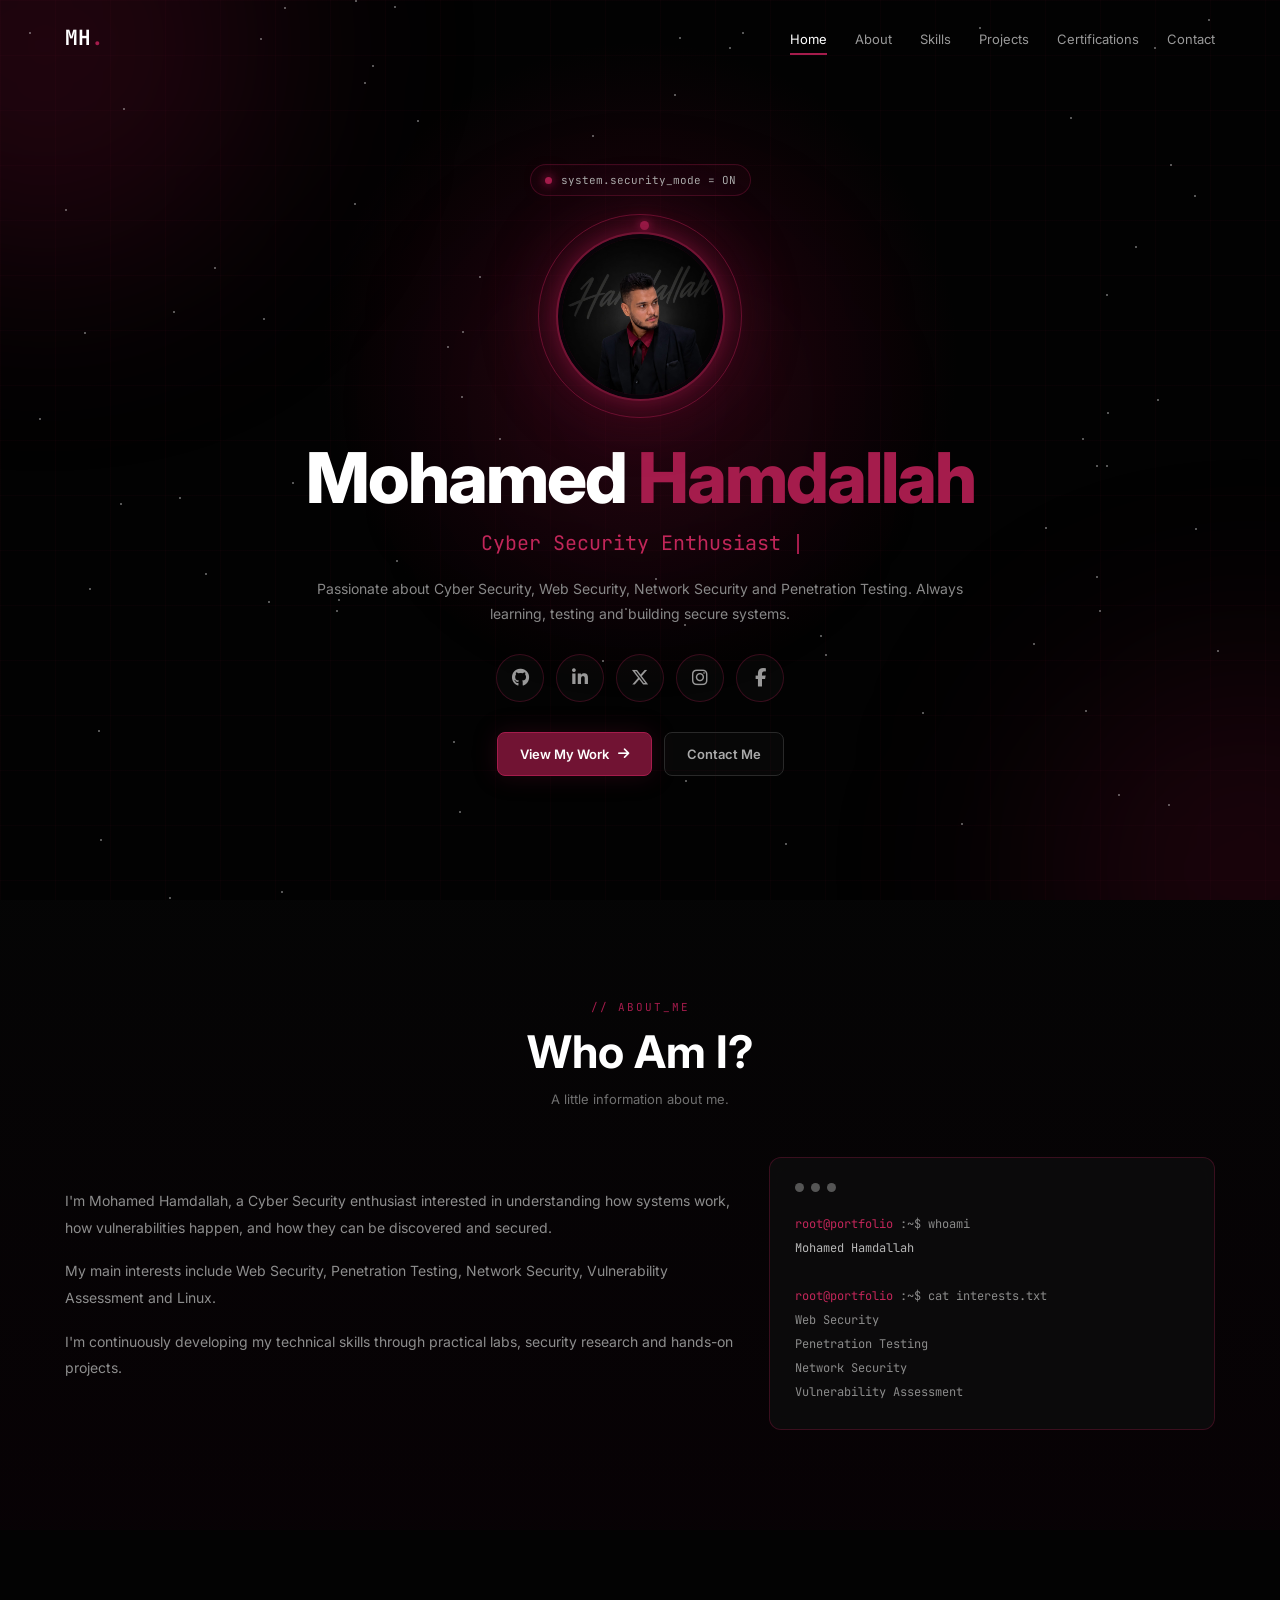
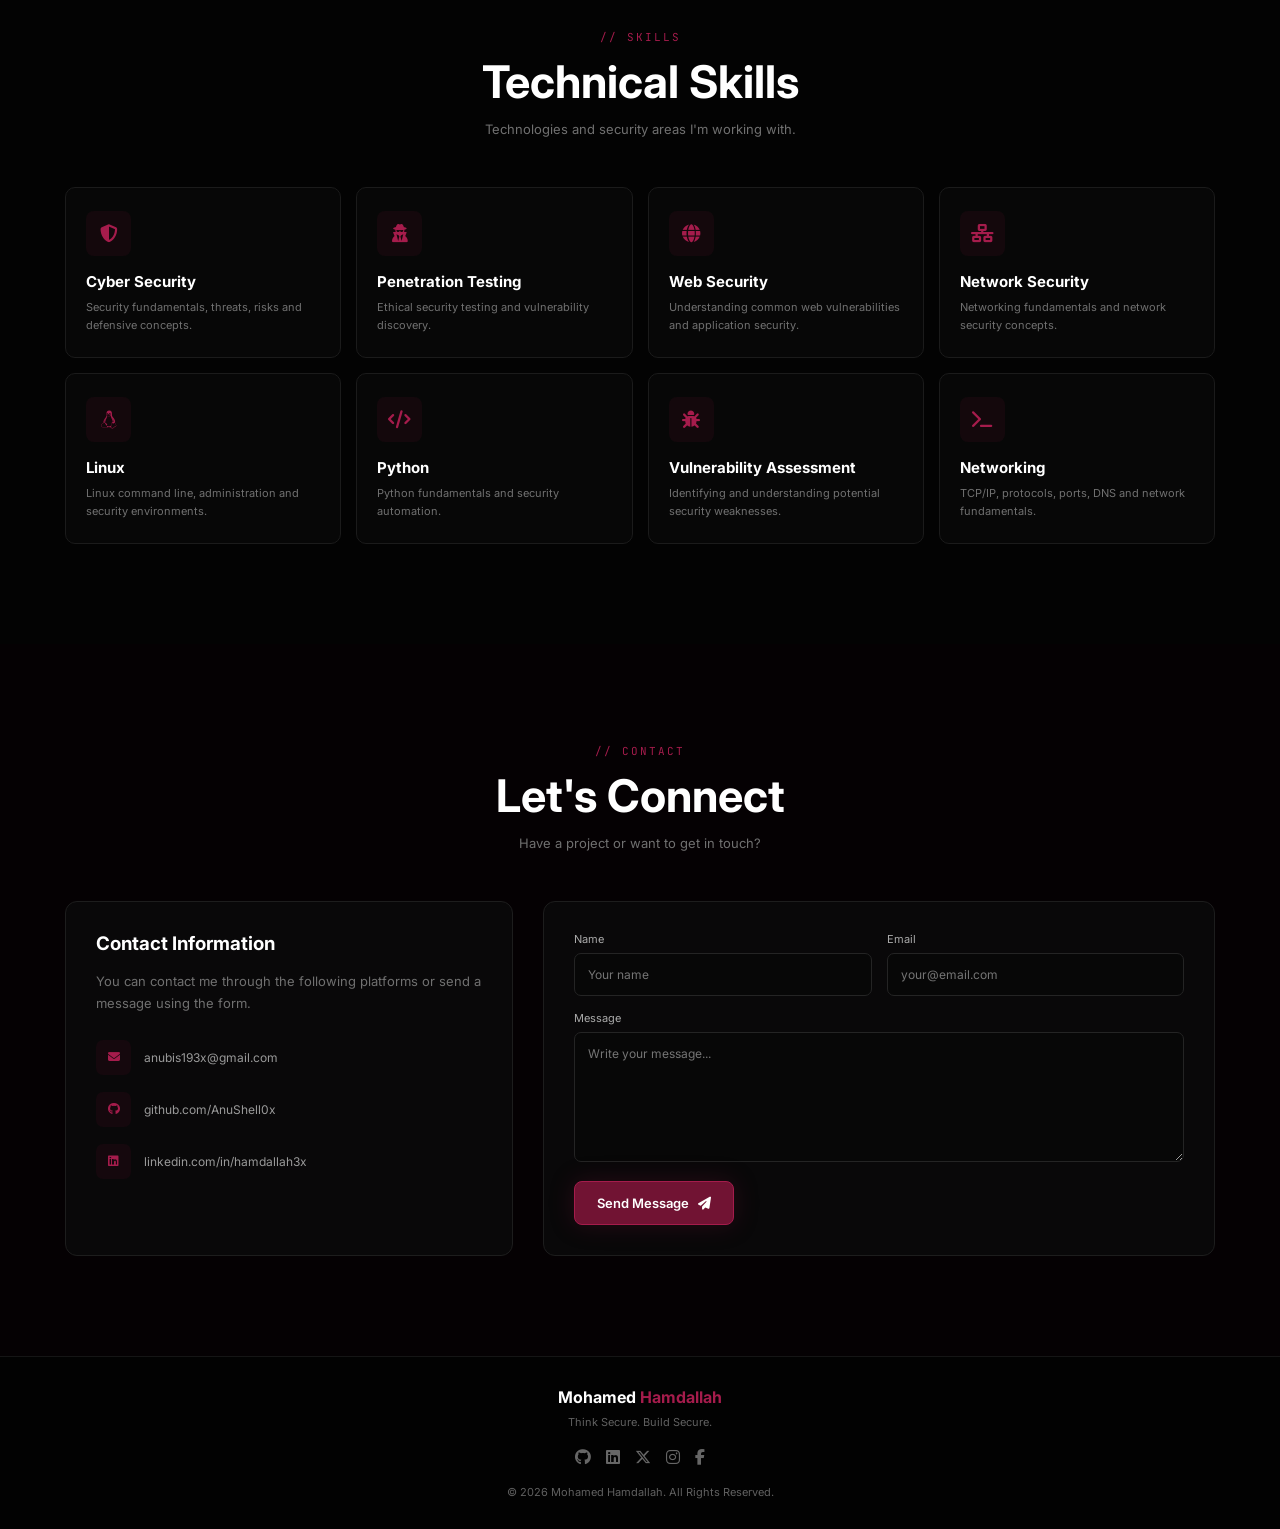
==== index.html @ bc15d890 "Rename Portfolio.html to index.html" ====
<!DOCTYPE html>
<html lang="en">

<head>

    <meta charset="UTF-8">

    <meta name="viewport" content="width=device-width, initial-scale=1.0">

    <meta
        name="description"
        content="Mohamed Hamdallah - Cyber Security Portfolio"
    >

    <title>Mohamed Hamdallah | Cyber Security</title>


    <!-- =========================
         GOOGLE FONTS
    ========================== -->

    <link rel="preconnect" href="https://fonts.googleapis.com">

    <link
        rel="preconnect"
        href="https://fonts.gstatic.com"
        crossorigin
    >

    <link
        href="https://fonts.googleapis.com/css2?family=Inter:wght@400;500;600;700;800&family=JetBrains+Mono:wght@400;500;600&display=swap"
        rel="stylesheet"
    >


    <!-- =========================
         FONT AWESOME
    ========================== -->

    <link
        rel="stylesheet"
        href="https://cdnjs.cloudflare.com/ajax/libs/font-awesome/6.5.2/css/all.min.css"
    >


    <!-- =========================
         CSS
    ========================== -->

    <style>

        /* =====================================================
           VARIABLES
        ===================================================== */

        :root {

            --black: #030303;
            --black-2: #080808;
            --black-3: #101010;

            --burgundy-dark: #3d071b;
            --burgundy: #711333;
            --burgundy-light: #a51c4c;
            --burgundy-bright: #c12659;

            --white: #ffffff;
            --text: #dddddd;
            --muted: #8b8b8b;

            --border: rgba(165, 28, 76, 0.30);

            --container: 1150px;

        }


        /* =====================================================
           RESET
        ===================================================== */

        * {

            margin: 0;
            padding: 0;

            box-sizing: border-box;

        }


        html {

            scroll-behavior: smooth;

        }


        body {

            font-family: "Inter", sans-serif;

            background: var(--black);

            color: var(--white);

            overflow-x: hidden;

        }


        body::-webkit-scrollbar {

            width: 8px;

        }


        body::-webkit-scrollbar-track {

            background: #050505;

        }


        body::-webkit-scrollbar-thumb {

            background: var(--burgundy);

            border-radius: 10px;

        }


        a {

            color: inherit;

            text-decoration: none;

        }


        button,
        input,
        textarea {

            font-family: inherit;

        }


        ::selection {

            background: var(--burgundy-light);

            color: white;

        }


        /* =====================================================
           BACKGROUND
        ===================================================== */

        .background {

            position: fixed;

            inset: 0;

            z-index: -100;

            overflow: hidden;

            background:

                radial-gradient(
                    circle at 50% 40%,
                    rgba(91, 8, 36, 0.38),
                    transparent 38%
                ),

                #020202;

        }


        .grid {

            position: absolute;

            inset: 0;

            background-image:

                linear-gradient(
                    rgba(165, 28, 76, 0.055) 1px,
                    transparent 1px
                ),

                linear-gradient(
                    90deg,
                    rgba(165, 28, 76, 0.055) 1px,
                    transparent 1px
                );

            background-size: 55px 55px;

            opacity: 0.7;

            animation: gridMove 20s linear infinite;

        }


        @keyframes gridMove {

            from {

                background-position: 0 0;

            }

            to {

                background-position: 55px 55px;

            }

        }


        .glow {

            position: absolute;

            border-radius: 50%;

            filter: blur(100px);

            pointer-events: none;

        }


        .glow-one {

            width: 450px;

            height: 450px;

            left: -180px;

            top: -180px;

            background: rgba(126, 13, 52, 0.25);

            animation: glowOne 12s ease-in-out infinite alternate;

        }


        .glow-two {

            width: 420px;

            height: 420px;

            right: -180px;

            bottom: -180px;

            background: rgba(100, 9, 40, 0.25);

            animation: glowTwo 14s ease-in-out infinite alternate;

        }


        .glow-three {

            width: 250px;

            height: 250px;

            left: 50%;

            top: 45%;

            transform: translate(-50%, -50%);

            background: rgba(165, 28, 76, 0.10);

        }


        @keyframes glowOne {

            from {

                transform: translate(0, 0);

            }

            to {

                transform: translate(140px, 100px);

            }

        }


        @keyframes glowTwo {

            from {

                transform: translate(0, 0);

            }

            to {

                transform: translate(-130px, -100px);

            }

        }


        #particles {

            position: absolute;

            inset: 0;

        }


        .particle {

            position: absolute;

            width: 2px;

            height: 2px;

            background: rgba(255, 255, 255, 0.45);

            border-radius: 50%;

            animation: particleAnimation linear infinite;

        }


        @keyframes particleAnimation {

            0% {

                transform: translateY(0);

                opacity: 0;

            }

            20% {

                opacity: 0.7;

            }

            80% {

                opacity: 0.7;

            }

            100% {

                transform: translateY(-120px);

                opacity: 0;

            }

        }


        /* =====================================================
           NAVBAR
        ===================================================== */

        .navbar {

            position: fixed;

            top: 0;

            left: 0;

            width: 100%;

            height: 75px;

            z-index: 1000;

            display: flex;

            align-items: center;

            justify-content: center;

            transition: 0.3s ease;

        }


        .navbar.scrolled {

            background: rgba(3, 3, 3, 0.90);

            backdrop-filter: blur(15px);

            border-bottom: 1px solid var(--border);

        }


        .nav-container {

            width: min(92%, var(--container));

            display: flex;

            justify-content: space-between;

            align-items: center;

        }


        .logo {

            font-family: "JetBrains Mono", monospace;

            font-size: 21px;

            font-weight: 700;

            color: white;

        }


        .logo span {

            color: var(--burgundy-light);

        }


        .nav-links {

            list-style: none;

            display: flex;

            align-items: center;

            gap: 28px;

        }


        .nav-links a {

            position: relative;

            color: #999;

            font-size: 13px;

            transition: 0.3s ease;

        }


        .nav-links a:hover,
        .nav-links a.active {

            color: white;

        }


        .nav-links a::after {

            content: "";

            position: absolute;

            left: 0;

            bottom: -8px;

            width: 0;

            height: 2px;

            background: var(--burgundy-light);

            transition: 0.3s ease;

        }


        .nav-links a:hover::after,
        .nav-links a.active::after {

            width: 100%;

        }


        .menu-button {

            display: none;

            border: none;

            background: transparent;

            color: white;

            font-size: 22px;

            cursor: pointer;

        }


        /* =====================================================
           HERO
        ===================================================== */

        .hero {

            min-height: 100vh;

            display: flex;

            align-items: center;

            justify-content: center;

            text-align: center;

            padding: 110px 20px 70px;

        }


        .hero-content {

            width: 100%;

            max-width: 850px;

        }


        .terminal-label {

            display: inline-flex;

            align-items: center;

            gap: 9px;

            padding: 8px 14px;

            margin-bottom: 25px;

            border: 1px solid var(--border);

            border-radius: 30px;

            background: rgba(125, 18, 55, 0.07);

            color: #aaa;

            font-family: "JetBrains Mono", monospace;

            font-size: 11px;

        }


        .terminal-dot {

            width: 7px;

            height: 7px;

            border-radius: 50%;

            background: var(--burgundy-light);

            box-shadow:

                0 0 10px var(--burgundy-light),

                0 0 20px var(--burgundy-light);

        }


        /* =====================================================
           PROFILE
        ===================================================== */

        .profile-wrapper {

            position: relative;

            width: 190px;

            height: 190px;

            margin: 0 auto 30px;

            display: flex;

            align-items: center;

            justify-content: center;

        }


        .profile-glow {

            position: absolute;

            width: 175px;

            height: 175px;

            border-radius: 50%;

            background: var(--burgundy);

            filter: blur(35px);

            opacity: 0.55;

            animation: profileGlow 3s ease-in-out infinite alternate;

        }


        @keyframes profileGlow {

            from {

                transform: scale(0.85);

                opacity: 0.35;

            }

            to {

                transform: scale(1.1);

                opacity: 0.65;

            }

        }


        .profile-ring {

            position: absolute;

            inset: -7px;

            border-radius: 50%;

            border: 1px solid rgba(165, 28, 76, 0.55);

            animation: rotateRing 8s linear infinite;

        }


        .profile-ring::before {

            content: "";

            position: absolute;

            width: 9px;

            height: 9px;

            border-radius: 50%;

            background: var(--burgundy-light);

            box-shadow:

                0 0 10px var(--burgundy-light),

                0 0 25px var(--burgundy-light);

            top: 6px;

            left: 50%;

        }


        @keyframes rotateRing {

            from {

                transform: rotate(0deg);

            }

            to {

                transform: rotate(360deg);

            }

        }


        .profile-image {

            position: relative;

            width: 165px;

            height: 165px;

            object-fit: cover;

            border-radius: 50%;

            border: 4px solid #090309;

            outline: 2px solid var(--burgundy);

            box-shadow:

                0 0 25px rgba(125, 18, 55, 0.75);

            transition: 0.4s ease;

        }


        .profile-image:hover {

            transform: scale(1.05);

            box-shadow:

                0 0 35px rgba(165, 28, 76, 0.9),

                0 0 80px rgba(165, 28, 76, 0.35);

        }


        /* =====================================================
           HERO TEXT
        ===================================================== */

        .hero h1 {

            font-size: clamp(40px, 7vw, 70px);

            line-height: 1.05;

            margin-bottom: 15px;

            letter-spacing: -2px;

            font-weight: 800;

        }


        .hero h1 span {

            color: var(--burgundy-light);

        }


        .typing {

            min-height: 30px;

            margin-bottom: 16px;

            color: var(--burgundy-bright);

            font-family: "JetBrains Mono", monospace;

            font-size: clamp(15px, 2vw, 20px);

        }


        .cursor {

            display: inline-block;

            width: 2px;

            height: 20px;

            margin-left: 4px;

            vertical-align: middle;

            background: var(--burgundy-light);

            animation: cursorBlink 0.8s infinite;

        }


        @keyframes cursorBlink {

            50% {

                opacity: 0;

            }

        }


        .hero-description {

            max-width: 650px;

            margin: 0 auto 28px;

            color: #888;

            font-size: 14px;

            line-height: 1.8;

        }


        /* =====================================================
           SOCIAL ICONS
        ===================================================== */

        .socials {

            display: flex;

            align-items: center;

            justify-content: center;

            gap: 12px;

            margin-bottom: 30px;

        }


        .social {

            position: relative;

            width: 48px;

            height: 48px;

            display: flex;

            align-items: center;

            justify-content: center;

            border: 1px solid var(--border);

            border-radius: 50%;

            background: rgba(255, 255, 255, 0.025);

            color: #999;

            font-size: 18px;

            transition: 0.3s ease;

        }


        .social:hover {

            color: white;

            background: var(--burgundy);

            border-color: var(--burgundy-light);

            transform: translateY(-6px);

            box-shadow:

                0 10px 30px rgba(125, 18, 55, 0.4);

        }


        /* Tooltip */

        .social::after {

            content: attr(aria-label);

            position: absolute;

            left: 50%;

            bottom: -38px;

            transform: translateX(-50%) translateY(5px);

            padding: 5px 8px;

            border-radius: 5px;

            background: #151515;

            border: 1px solid #292929;

            color: #ddd;

            font-size: 10px;

            white-space: nowrap;

            opacity: 0;

            pointer-events: none;

            transition: 0.2s ease;

        }


        .social:hover::after {

            opacity: 1;

            transform: translateX(-50%) translateY(0);

        }


        /* =====================================================
           BUTTONS
        ===================================================== */

        .hero-buttons {

            display: flex;

            align-items: center;

            justify-content: center;

            gap: 12px;

            flex-wrap: wrap;

        }


        .btn {

            display: inline-flex;

            align-items: center;

            justify-content: center;

            gap: 9px;

            padding: 13px 22px;

            border-radius: 8px;

            font-size: 13px;

            font-weight: 600;

            transition: 0.3s ease;

        }


        .btn-primary {

            background: var(--burgundy);

            border: 1px solid var(--burgundy-light);

            color: white;

            box-shadow:

                0 0 25px rgba(125, 18, 55, 0.25);

        }


        .btn-primary:hover {

            background: var(--burgundy-light);

            transform: translateY(-3px);

            box-shadow:

                0 10px 35px rgba(165, 28, 76, 0.35);

        }


        .btn-secondary {

            background: rgba(255, 255, 255, 0.025);

            border: 1px solid #292929;

            color: #aaa;

        }


        .btn-secondary:hover {

            border-color: var(--burgundy);

            color: white;

            transform: translateY(-3px);

        }


        /* =====================================================
           SECTIONS
        ===================================================== */

        section:not(.hero) {

            padding: 100px 20px;

        }


        .section-container {

            width: min(100%, var(--container));

            margin: auto;

        }


        .section-title {

            text-align: center;

            margin-bottom: 50px;

        }


        .section-title .small {

            display: block;

            margin-bottom: 10px;

            color: var(--burgundy-light);

            font-family: "JetBrains Mono", monospace;

            font-size: 11px;

            letter-spacing: 2px;

            text-transform: uppercase;

        }


        .section-title h2 {

            margin-bottom: 12px;

            font-size: clamp(30px, 5vw, 45px);

        }


        .section-title p {

            color: #707070;

            font-size: 13px;

        }


        /* =====================================================
           ABOUT
        ===================================================== */

        .about {

            background:

                linear-gradient(
                    rgba(5, 5, 5, 0.93),
                    rgba(8, 2, 5, 0.93)
                );

        }


        .about-grid {

            display: grid;

            grid-template-columns: 1.2fr 0.8fr;

            gap: 35px;

            align-items: center;

        }


        .about-text {

            color: #8d8d8d;

            line-height: 1.9;

            font-size: 14px;

        }


        .about-text p {

            margin-bottom: 17px;

        }


        .terminal-card {

            padding: 25px;

            border: 1px solid var(--border);

            border-radius: 12px;

            background: rgba(15, 15, 15, 0.72);

            backdrop-filter: blur(12px);

        }


        .terminal-header {

            display: flex;

            gap: 7px;

            margin-bottom: 20px;

        }


        .terminal-header span {

            width: 9px;

            height: 9px;

            border-radius: 50%;

            background: #555;

        }


        .terminal-code {

            color: #8b8b8b;

            font-family: "JetBrains Mono", monospace;

            font-size: 12px;

            line-height: 2;

        }


        .terminal-code .red {

            color: var(--burgundy-bright);

        }


        .terminal-code .green {

            color: #b8b8b8;

        }


        /* =====================================================
           SKILLS
        ===================================================== */

        .skills-grid {

            display: grid;

            grid-template-columns: repeat(4, 1fr);

            gap: 15px;

        }


        .skill-card {

            padding: 23px 20px;

            border: 1px solid #1b1b1b;

            border-radius: 10px;

            background: rgba(11, 11, 11, 0.7);

            transition: 0.3s ease;

        }


        .skill-card:hover {

            transform: translateY(-7px);

            border-color: var(--border);

            background: rgba(125, 18, 55, 0.07);

        }


        .skill-icon {

            width: 45px;

            height: 45px;

            display: flex;

            align-items: center;

            justify-content: center;

            margin-bottom: 16px;

            border-radius: 8px;

            background: rgba(125, 18, 55, 0.11);

            color: var(--burgundy-light);

            font-size: 18px;

        }


        .skill-card h3 {

            margin-bottom: 8px;

            font-size: 15px;

        }


        .skill-card p {

            color: #707070;

            font-size: 11px;

            line-height: 1.6;

        }


        /* =====================================================
           PROJECTS
        ===================================================== */

        .projects {

            background: rgba(6, 6, 6, 0.75);

        }


        .projects-grid {

            display: grid;

            grid-template-columns: repeat(3, 1fr);

            gap: 20px;

        }


        .project-card {

            overflow: hidden;

            border: 1px solid #1c1c1c;

            border-radius: 12px;

            background: rgba(12, 12, 12, 0.75);

            transition: 0.35s ease;

        }


        .project-card:hover {

            transform: translateY(-8px);

            border-color: var(--border);

            box-shadow:

                0 20px 50px rgba(0, 0, 0, 0.35);

        }


        .project-top {

            height: 150px;

            display: flex;

            align-items: center;

            justify-content: center;

            border-bottom: 1px solid #1c1c1c;

            background:

                radial-gradient(
                    circle,
                    rgba(125, 18, 55, 0.28),
                    transparent 65%
                );

            color: var(--burgundy-light);

            font-size: 43px;

        }


        .project-content {

            padding: 22px;

        }


        .project-content h3 {

            margin-bottom: 10px;

            font-size: 17px;

        }


        .project-content p {

            margin-bottom: 15px;

            color: #737373;

            font-size: 12px;

            line-height: 1.7;

        }


        .tags {

            display: flex;

            flex-wrap: wrap;

            gap: 6px;

            margin-bottom: 18px;

        }


        .tag {

            padding: 5px 8px;

            border-radius: 5px;

            background: #161616;

            color: #888;

            font-family: "JetBrains Mono", monospace;

            font-size: 9px;

        }


        .project-links {

            display: flex;

            gap: 9px;

        }


        .project-links a {

            padding: 8px 12px;

            border: 1px solid #242424;

            border-radius: 6px;

            color: #888;

            font-size: 10px;

            transition: 0.3s ease;

        }


        .project-links a:hover {

            border-color: var(--burgundy);

            color: white;

        }


        /* =====================================================
           CERTIFICATIONS
        ===================================================== */

        .cert-grid {

            display: grid;

            grid-template-columns: repeat(3, 1fr);

            gap: 18px;

        }


        .cert-card {

            padding: 23px;

            border: 1px solid #1d1d1d;

            border-radius: 10px;

            background: rgba(12, 12, 12, 0.65);

            transition: 0.3s ease;

        }


        .cert-card:hover {

            transform: translateY(-5px);

            border-color: var(--border);

        }


        .cert-icon {

            margin-bottom: 15px;

            color: var(--burgundy-light);

            font-size: 25px;

        }


        .cert-card h3 {

            margin-bottom: 8px;

            font-size: 15px;

        }


        .cert-card p {

            margin-bottom: 16px;

            color: #707070;

            font-size: 11px;

        }


        .cert-card a {

            color: var(--burgundy-light);

            font-size: 11px;

        }


        /* =====================================================
           CONTACT
        ===================================================== */

        .contact {

            background: rgba(7, 2, 4, 0.85);

        }


        .contact-grid {

            display: grid;

            grid-template-columns: 0.8fr 1.2fr;

            gap: 30px;

        }


        .contact-info,
        .contact-form {

            padding: 30px;

            border: 1px solid #1d1d1d;

            border-radius: 12px;

            background: rgba(12, 12, 12, 0.72);

        }


        .contact-info h3 {

            margin-bottom: 15px;

        }


        .contact-info > p {

            margin-bottom: 25px;

            color: #707070;

            font-size: 13px;

            line-height: 1.7;

        }


        .contact-item {

            display: flex;

            align-items: center;

            gap: 13px;

            margin-bottom: 17px;

            color: #999;

            font-size: 12px;

        }


        .contact-item i {

            width: 35px;

            height: 35px;

            display: flex;

            align-items: center;

            justify-content: center;

            border-radius: 7px;

            background: rgba(125, 18, 55, 0.1);

            color: var(--burgundy-light);

        }


        .form-row {

            display: grid;

            grid-template-columns: 1fr 1fr;

            gap: 15px;

        }


        .form-group {

            margin-bottom: 15px;

        }


        .form-group label {

            display: block;

            margin-bottom: 7px;

            color: #aaa;

            font-size: 11px;

        }


        .form-group input,
        .form-group textarea {

            width: 100%;

            padding: 13px;

            outline: none;

            border: 1px solid #242424;

            border-radius: 7px;

            background: #070707;

            color: white;

            font-size: 12px;

            transition: 0.3s ease;

        }


        .form-group textarea {

            min-height: 130px;

            resize: vertical;

        }


        .form-group input:focus,
        .form-group textarea:focus {

            border-color: var(--burgundy);

            box-shadow:

                0 0 0 3px rgba(125, 18, 55, 0.08);

        }


        .form-message {

            display: none;

            margin-top: 12px;

            padding: 10px;

            border-radius: 6px;

            background: rgba(125, 18, 55, 0.12);

            color: var(--burgundy-bright);

            font-size: 11px;

            line-height: 1.5;

        }


        /* =====================================================
           FOOTER
        ===================================================== */

        footer {

            padding: 30px 20px;

            border-top: 1px solid #151515;

            background: #020202;

            text-align: center;

        }


        footer h3 {

            margin-bottom: 8px;

            font-size: 16px;

        }


        footer p {

            color: #606060;

            font-size: 11px;

        }


        .footer-socials {

            display: flex;

            align-items: center;

            justify-content: center;

            gap: 15px;

            margin: 18px 0;

        }


        .footer-socials a {

            color: #666;

            transition: 0.3s ease;

        }


        .footer-socials a:hover {

            color: var(--burgundy-light);

        }


        /* =====================================================
           BACK TO TOP
        ===================================================== */

        .top-button {

            position: fixed;

            right: 20px;

            bottom: 20px;

            width: 42px;

            height: 42px;

            display: flex;

            align-items: center;

            justify-content: center;

            border: 1px solid var(--border);

            border-radius: 8px;

            background: rgba(8, 8, 8, 0.9);

            color: white;

            cursor: pointer;

            opacity: 0;

            visibility: hidden;

            transition: 0.3s ease;

            z-index: 900;

        }


        .top-button.show {

            opacity: 1;

            visibility: visible;

        }


        .top-button:hover {

            background: var(--burgundy);

        }


        /* =====================================================
           SCROLL REVEAL
        ===================================================== */

        .reveal {

            opacity: 0;

            transform: translateY(35px);

            transition:

                opacity 0.8s ease,

                transform 0.8s ease;

        }


        .reveal.visible {

            opacity: 1;

            transform: translateY(0);

        }


        /* =====================================================
           RESPONSIVE
        ===================================================== */

        @media (max-width: 950px) {

            .skills-grid {

                grid-template-columns: repeat(2, 1fr);

            }

            .projects-grid {

                grid-template-columns: 1fr;

            }

            .cert-grid {

                grid-template-columns: 1fr;

            }

            .about-grid {

                grid-template-columns: 1fr;

            }

            .contact-grid {

                grid-template-columns: 1fr;

            }

        }


        @media (max-width: 700px) {

            .navbar {

                height: 65px;

            }


            .nav-links {

                position: absolute;

                top: 65px;

                left: 0;

                width: 100%;

                display: none;

                flex-direction: column;

                align-items: center;

                gap: 22px;

                padding: 25px;

                background: rgba(4, 4, 4, 0.97);

                border-bottom: 1px solid var(--border);

            }


            .nav-links.open {

                display: flex;

            }


            .menu-button {

                display: block;

            }


            .hero {

                padding-top: 100px;

            }


            .profile-wrapper {

                width: 160px;

                height: 160px;

            }


            .profile-glow {

                width: 145px;

                height: 145px;

            }


            .profile-image {

                width: 140px;

                height: 140px;

            }


            .form-row {

                grid-template-columns: 1fr;

            }


            section:not(.hero) {

                padding: 75px 18px;

            }

        }


        @media (max-width: 450px) {

            .skills-grid {

                grid-template-columns: 1fr;

            }


            .social {

                width: 43px;

                height: 43px;

                font-size: 17px;

            }


            .hero h1 {

                font-size: 39px;

            }


            .hero-buttons {

                flex-direction: column;

            }


            .hero-buttons .btn {

                width: 100%;

            }

        }

    </style>

</head>


<body>


    <!-- =====================================================
         BACKGROUND
    ===================================================== -->

    <div class="background">

        <div class="grid"></div>

        <div class="glow glow-one"></div>

        <div class="glow glow-two"></div>

        <div class="glow glow-three"></div>

        <div id="particles"></div>

    </div>


    <!-- =====================================================
         NAVIGATION
    ===================================================== -->

    <nav class="navbar" id="navbar">

        <div class="nav-container">


            <a
                href="#home"
                class="logo"
                aria-label="Go to Home"
            >

                MH<span>.</span>

            </a>


            <ul class="nav-links" id="navLinks">

                <li>
                    <a href="#home" class="active">
                        Home
                    </a>
                </li>

                <li>
                    <a href="#about">
                        About
                    </a>
                </li>

                <li>
                    <a href="#skills">
                        Skills
                    </a>
                </li>

                <li>
                    <a href="#projects">
                        Projects
                    </a>
                </li>

                <li>
                    <a href="#certifications">
                        Certifications
                    </a>
                </li>

                <li>
                    <a href="#contact">
                        Contact
                    </a>
                </li>

            </ul>


            <button
                type="button"
                class="menu-button"
                id="menuButton"
                aria-label="Open navigation menu"
                aria-expanded="false"
            >

                <i class="fa-solid fa-bars"></i>

            </button>

        </div>

    </nav>


    <!-- =====================================================
         HERO
    ===================================================== -->

    <section class="hero" id="home">

        <div class="hero-content">


            <div class="terminal-label">

                <span class="terminal-dot"></span>

                system.security_mode = ON

            </div>


            <!-- PROFILE IMAGE -->

            <div class="profile-wrapper">

                <div class="profile-ring"></div>

                <div class="profile-glow"></div>



                <img
                    src="profile.jpeg"
                    alt="Mohamed Hamdallah profile photo"
                    class="profile-image"
                    onerror="this.src='https://placehold.co/165x165/10040a/ffffff?text=MH'"
                >

            </div>


            <h1>

                Mohamed
                <span>Hamdallah</span>

            </h1>


            <div class="typing">

                <span id="typingText"></span>

                <span class="cursor"></span>

            </div>


            <p class="hero-description">

                Passionate about Cyber Security, Web Security,
                Network Security and Penetration Testing.
                Always learning, testing and building secure systems.

            </p>


            <!-- =================================================
                 SOCIAL LINKS

                 غير YOUR_USERNAME فقط
            ================================================== -->

            <div class="socials">


                <!-- GITHUB -->

                <a
                    href="https://github.com/AnuShell0x"
                    target="_blank"
                    rel="noopener noreferrer"
                    class="social"
                    aria-label="GitHub"
                >

                    <i class="fa-brands fa-github"></i>

                </a>


                <!-- LINKEDIN -->

                <a
                    href="https://www.linkedin.com/in/hamdallah3x"
                    target="_blank"
                    rel="noopener noreferrer"
                    class="social"
                    aria-label="LinkedIn"
                >

                    <i class="fa-brands fa-linkedin-in"></i>

                </a>


                <!-- X -->

                <a
                    href="https://x.com/hamdallah0x"
                    target="_blank"
                    rel="noopener noreferrer"
                    class="social"
                    aria-label="X / Twitter"
                >

                    <i class="fa-brands fa-x-twitter"></i>

                </a>


                <!-- INSTAGRAM -->

                <a
                    href="https://www.instagram.com/hamdallah0x"
                    target="_blank"
                    rel="noopener noreferrer"
                    class="social"
                    aria-label="Instagram"
                >

                    <i class="fa-brands fa-instagram"></i>

                </a>


                <!-- FACEBOOK -->

                <a
                    href="https://www.facebook.com/hamdallah0x"
                    target="_blank"
                    rel="noopener noreferrer"
                    class="social"
                    aria-label="Facebook"
                >

                    <i class="fa-brands fa-facebook-f"></i>

                </a>

            </div>


            <!-- BUTTONS -->

            <div class="hero-buttons">


                <a
                    href="#projects"
                    class="btn btn-primary"
                >

                    View My Work

                    <i class="fa-solid fa-arrow-right"></i>

                </a>


                <a
                    href="#contact"
                    class="btn btn-secondary"
                >

                    Contact Me

                </a>


            </div>

        </div>

    </section>


    <!-- =====================================================
         ABOUT
    ===================================================== -->

    <section
        class="about"
        id="about"
    >

        <div class="section-container reveal">


            <div class="section-title">

                <span class="small">
                    // about_me
                </span>

                <h2>
                    Who Am I?
                </h2>

                <p>
                    A little information about me.
                </p>

            </div>


            <div class="about-grid">


                <div class="about-text">

                    <p>

                        I'm Mohamed Hamdallah, a Cyber Security
                        enthusiast interested in understanding
                        how systems work, how vulnerabilities
                        happen, and how they can be discovered
                        and secured.

                    </p>


                    <p>

                        My main interests include Web Security,
                        Penetration Testing, Network Security,
                        Vulnerability Assessment and Linux.

                    </p>


                    <p>

                        I'm continuously developing my technical
                        skills through practical labs, security
                        research and hands-on projects.

                    </p>

                </div>


                <div class="terminal-card">


                    <div class="terminal-header">

                        <span></span>

                        <span></span>

                        <span></span>

                    </div>


                    <div class="terminal-code">

                        <div>

                            <span class="red">
                                root@portfolio
                            </span>:~$ whoami

                        </div>


                        <div class="green">

                            Mohamed Hamdallah

                        </div>


                        <br>


                        <div>

                            <span class="red">
                                root@portfolio
                            </span>:~$ cat interests.txt

                        </div>


                        <div>
                            Web Security
                        </div>


                        <div>
                            Penetration Testing
                        </div>


                        <div>
                            Network Security
                        </div>


                        <div>
                            Vulnerability Assessment
                        </div>

                    </div>

                </div>

            </div>

        </div>

    </section>


    <!-- =====================================================
         SKILLS
    ===================================================== -->

    <section id="skills">

        <div class="section-container reveal">


            <div class="section-title">

                <span class="small">
                    // skills
                </span>

                <h2>
                    Technical Skills
                </h2>

                <p>
                    Technologies and security areas I'm working with.
                </p>

            </div>


            <div class="skills-grid">


                <div class="skill-card">

                    <div class="skill-icon">

                        <i class="fa-solid fa-shield-halved"></i>

                    </div>

                    <h3>
                        Cyber Security
                    </h3>

                    <p>
                        Security fundamentals, threats,
                        risks and defensive concepts.
                    </p>

                </div>


                <div class="skill-card">

                    <div class="skill-icon">

                        <i class="fa-solid fa-user-secret"></i>

                    </div>

                    <h3>
                        Penetration Testing
                    </h3>

                    <p>
                        Ethical security testing and
                        vulnerability discovery.
                    </p>

                </div>


                <div class="skill-card">

                    <div class="skill-icon">

                        <i class="fa-solid fa-globe"></i>

                    </div>

                    <h3>
                        Web Security
                    </h3>

                    <p>
                        Understanding common web
                        vulnerabilities and application security.
                    </p>

                </div>


                <div class="skill-card">

                    <div class="skill-icon">

                        <i class="fa-solid fa-network-wired"></i>

                    </div>

                    <h3>
                        Network Security
                    </h3>

                    <p>
                        Networking fundamentals and
                        network security concepts.
                    </p>

                </div>


                <div class="skill-card">

                    <div class="skill-icon">

                        <i class="fa-brands fa-linux"></i>

                    </div>

                    <h3>
                        Linux
                    </h3>

                    <p>
                        Linux command line, administration
                        and security environments.
                    </p>

                </div>


                <div class="skill-card">

                    <div class="skill-icon">

                        <i class="fa-solid fa-code"></i>

                    </div>

                    <h3>
                        Python
                    </h3>

                    <p>
                        Python fundamentals and
                        security automation.
                    </p>

                </div>


                <div class="skill-card">

                    <div class="skill-icon">

                        <i class="fa-solid fa-bug"></i>

                    </div>

                    <h3>
                        Vulnerability Assessment
                    </h3>

                    <p>
                        Identifying and understanding
                        potential security weaknesses.
                    </p>

                </div>


                <div class="skill-card">

                    <div class="skill-icon">

                        <i class="fa-solid fa-terminal"></i>

                    </div>

                    <h3>
                        Networking
                    </h3>

                    <p>
                        TCP/IP, protocols, ports,
                        DNS and network fundamentals.
                    </p>

                </div>

            </div>

        </div>

    </section>
    <!-- =====================================================
         CONTACT
    ===================================================== -->

    <section
        class="contact"
        id="contact"
    >

        <div class="section-container reveal">


            <div class="section-title">

                <span class="small">
                    // contact
                </span>

                <h2>
                    Let's Connect
                </h2>

                <p>
                    Have a project or want to get in touch?
                </p>

            </div>


            <div class="contact-grid">


                <!-- CONTACT INFO -->

                <div class="contact-info">

                    <h3>
                        Contact Information
                    </h3>


                    <p>

                        You can contact me through the following
                        platforms or send a message using the form.

                    </p>


                    <div class="contact-item">

                        <i class="fa-solid fa-envelope"></i>

                        <span>
                            anubis193x@gmail.com
                        </span>

                    </div>


                    <div class="contact-item">

                        <i class="fa-brands fa-github"></i>

                        <span>
                            github.com/AnuShell0x
                        </span>

                    </div>


                    <div class="contact-item">

                        <i class="fa-brands fa-linkedin"></i>

                        <span>
                            linkedin.com/in/hamdallah3x
                        </span>

                    </div>

                </div>


                <!-- CONTACT FORM -->

                <form
                    class="contact-form"
                    id="contactForm"
                    novalidate
                >


                    <div class="form-row">


                        <div class="form-group">

                            <label for="name">
                                Name
                            </label>

                            <input
                                type="text"
                                id="name"
                                name="name"
                                placeholder="Your name"
                            >

                        </div>


                        <div class="form-group">

                            <label for="email">
                                Email
                            </label>

                            <input
                                type="email"
                                id="email"
                                name="email"
                                placeholder="your@email.com"
                            >

                        </div>


                    </div>


                    <div class="form-group">

                        <label for="message">
                            Message
                        </label>

                        <textarea
                            id="message"
                            name="message"
                            placeholder="Write your message..."
                        ></textarea>

                    </div>


                    <button
                        type="submit"
                        class="btn btn-primary"
                    >

                        Send Message

                        <i class="fa-solid fa-paper-plane"></i>

                    </button>


                    <div
                        class="form-message"
                        id="formMessage"
                        role="alert"
                    ></div>


                </form>

            </div>

        </div>

    </section>


    <!-- =====================================================
         FOOTER
    ===================================================== -->

    <footer>


        <h3>

            Mohamed

            <span style="color:#a51c4c;">
                Hamdallah
            </span>

        </h3>


        <p>
            Think Secure. Build Secure.
        </p>


        <div class="footer-socials">


            <a
                href="https://github.com/YOUR_USERNAME"
                target="_blank"
                rel="noopener noreferrer"
                aria-label="GitHub"
            >

                <i class="fa-brands fa-github"></i>

            </a>


            <a
                href="https://www.linkedin.com/in/YOUR_USERNAME/"
                target="_blank"
                rel="noopener noreferrer"
                aria-label="LinkedIn"
            >

                <i class="fa-brands fa-linkedin"></i>

            </a>


            <a
                href="https://x.com/YOUR_USERNAME"
                target="_blank"
                rel="noopener noreferrer"
                aria-label="X / Twitter"
            >

                <i class="fa-brands fa-x-twitter"></i>

            </a>


            <a
                href="https://www.instagram.com/YOUR_USERNAME/"
                target="_blank"
                rel="noopener noreferrer"
                aria-label="Instagram"
            >

                <i class="fa-brands fa-instagram"></i>

            </a>


            <a
                href="https://www.facebook.com/YOUR_USERNAME"
                target="_blank"
                rel="noopener noreferrer"
                aria-label="Facebook"
            >

                <i class="fa-brands fa-facebook-f"></i>

            </a>


        </div>


        <p>
            © 2026 Mohamed Hamdallah. All Rights Reserved.
        </p>


    </footer>


    <!-- =====================================================
         BACK TO TOP
    ===================================================== -->

    <button
        type="button"
        class="top-button"
        id="topButton"
        aria-label="Back to top"
    >

        <i class="fa-solid fa-arrow-up"></i>

    </button>


    <!-- =====================================================
         JAVASCRIPT
    ===================================================== -->

    <script>


        /* =====================================================
           MOBILE MENU
        ===================================================== */

        const menuButton =
            document.getElementById("menuButton");

        const navLinks =
            document.getElementById("navLinks");


        menuButton.addEventListener("click", () => {


            navLinks.classList.toggle("open");


            const isOpen =
                navLinks.classList.contains("open");


            menuButton.setAttribute(
                "aria-expanded",
                isOpen
            );


            const icon =
                menuButton.querySelector("i");


            if (isOpen) {

                icon.classList.remove("fa-bars");

                icon.classList.add("fa-xmark");

            } else {

                icon.classList.remove("fa-xmark");

                icon.classList.add("fa-bars");

            }

        });


        /* Close menu after clicking */

        document
            .querySelectorAll(".nav-links a")
            .forEach(link => {


                link.addEventListener("click", () => {


                    navLinks.classList.remove("open");


                    menuButton.setAttribute(
                        "aria-expanded",
                        "false"
                    );


                    const icon =
                        menuButton.querySelector("i");


                    icon.classList.remove("fa-xmark");

                    icon.classList.add("fa-bars");

                });

            });


        /* =====================================================
           NAVBAR SCROLL
        ===================================================== */

        const navbar =
            document.getElementById("navbar");


        window.addEventListener("scroll", () => {


            if (window.scrollY > 50) {

                navbar.classList.add("scrolled");

            } else {

                navbar.classList.remove("scrolled");

            }

        });


        /* =====================================================
           TYPING EFFECT
        ===================================================== */

        const typingText =
            document.getElementById("typingText");


        const words = [

            "Cyber Security Enthusiast",

            "Penetration Testing",

            "Web Security",

            "Network Security",

            "Ethical Hacking"

        ];


        let wordIndex = 0;

        let characterIndex = 0;

        let deleting = false;


        function typeEffect() {


            const currentWord =
                words[wordIndex];


            if (!deleting) {


                typingText.textContent =
                    currentWord.substring(
                        0,
                        characterIndex + 1
                    );


                characterIndex++;


                if (
                    characterIndex ===
                    currentWord.length
                ) {


                    deleting = true;


                    setTimeout(
                        typeEffect,
                        1400
                    );


                    return;

                }


            } else {


                typingText.textContent =
                    currentWord.substring(
                        0,
                        characterIndex - 1
                    );


                characterIndex--;


                if (characterIndex === 0) {


                    deleting = false;


                    wordIndex++;


                    if (
                        wordIndex >= words.length
                    ) {

                        wordIndex = 0;

                    }

                }

            }


            setTimeout(

                typeEffect,

                deleting ? 45 : 80

            );

        }


        typeEffect();


        /* =====================================================
           PARTICLES
        ===================================================== */

        const particleContainer =
            document.getElementById("particles");


        const particleCount =
            window.innerWidth < 600 ? 35 : 75;


        for (
            let i = 0;
            i < particleCount;
            i++
        ) {


            const particle =
                document.createElement("span");


            particle.classList.add("particle");


            particle.style.left =
                Math.random() * 100 + "%";


            particle.style.top =
                Math.random() * 100 + "%";


            particle.style.animationDuration =
                5 + Math.random() * 10 + "s";


            particle.style.animationDelay =
                Math.random() * 8 + "s";


            particleContainer.appendChild(
                particle
            );

        }


        /* =====================================================
           MOUSE PARALLAX
        ===================================================== */

        document.addEventListener(
            "mousemove",
            event => {


                if (window.innerWidth < 700) {
                    return;
                }


                const x =
                    event.clientX /
                    window.innerWidth -
                    0.5;


                const y =
                    event.clientY /
                    window.innerHeight -
                    0.5;


                const glowOne =
                    document.querySelector(
                        ".glow-one"
                    );


                const glowTwo =
                    document.querySelector(
                        ".glow-two"
                    );


                glowOne.style.transform =
                    `translate(${x * 30}px, ${y * 30}px)`;


                glowTwo.style.transform =
                    `translate(${-x * 25}px, ${-y * 25}px)`;

            }
        );


        /* =====================================================
           SCROLL REVEAL
        ===================================================== */

        const revealElements =
            document.querySelectorAll(".reveal");


        const revealObserver =
            new IntersectionObserver(

                entries => {


                    entries.forEach(entry => {


                        if (
                            entry.isIntersecting
                        ) {


                            entry.target.classList.add(
                                "visible"
                            );


                        }

                    });

                },

                {
                    threshold: 0.12
                }

            );


        revealElements.forEach(element => {

            revealObserver.observe(element);

        });


        /* =====================================================
           ACTIVE NAVIGATION
        ===================================================== */

        const sections =
            document.querySelectorAll("section");


        const navigationItems =
            document.querySelectorAll(
                ".nav-links a"
            );


        window.addEventListener(
            "scroll",
            () => {


                let currentSection = "";


                sections.forEach(section => {


                    const sectionTop =
                        section.offsetTop - 180;


                    if (
                        window.scrollY >=
                        sectionTop
                    ) {

                        currentSection =
                            section.id;

                    }

                });


                navigationItems.forEach(link => {


                    link.classList.remove(
                        "active"
                    );


                    if (
                        link.getAttribute("href") ===
                        "#" + currentSection
                    ) {

                        link.classList.add(
                            "active"
                        );

                    }

                });

            }
        );


        /* =====================================================
           CONTACT FORM
        ===================================================== */

        const contactForm =
            document.getElementById(
                "contactForm"
            );


        const formMessage =
            document.getElementById(
                "formMessage"
            );


        contactForm.addEventListener(
            "submit",
            event => {


                event.preventDefault();


                const name =
                    document
                        .getElementById("name")
                        .value
                        .trim();


                const email =
                    document
                        .getElementById("email")
                        .value
                        .trim();


                const message =
                    document
                        .getElementById("message")
                        .value
                        .trim();


                if (
                    !name ||
                    !email ||
                    !message
                ) {


                    formMessage.style.display =
                        "block";


                    formMessage.textContent =
                        "Please fill in all fields.";


                    return;

                }


                const emailPattern =
                    /^[^\s@]+@[^\s@]+\.[^\s@]+$/;


                if (
                    !emailPattern.test(email)
                ) {


                    formMessage.style.display =
                        "block";


                    formMessage.textContent =
                        "Please enter a valid email address.";


                    return;

                }


                formMessage.style.display =
                    "block";


                formMessage.textContent =
                    "Message validated successfully. Connect an email service or backend to receive messages.";


                contactForm.reset();

            }
        );


        /* =====================================================
           BACK TO TOP
        ===================================================== */

        const topButton =
            document.getElementById(
                "topButton"
            );


        window.addEventListener(
            "scroll",
            () => {


                if (window.scrollY > 500) {

                    topButton.classList.add(
                        "show"
                    );

                } else {

                    topButton.classList.remove(
                        "show"
                    );

                }

            }
        );


        topButton.addEventListener(
            "click",
            () => {


                window.scrollTo({

                    top: 0,

                    behavior: "smooth"

                });

            }
        );


    </script>

</body>

</html>
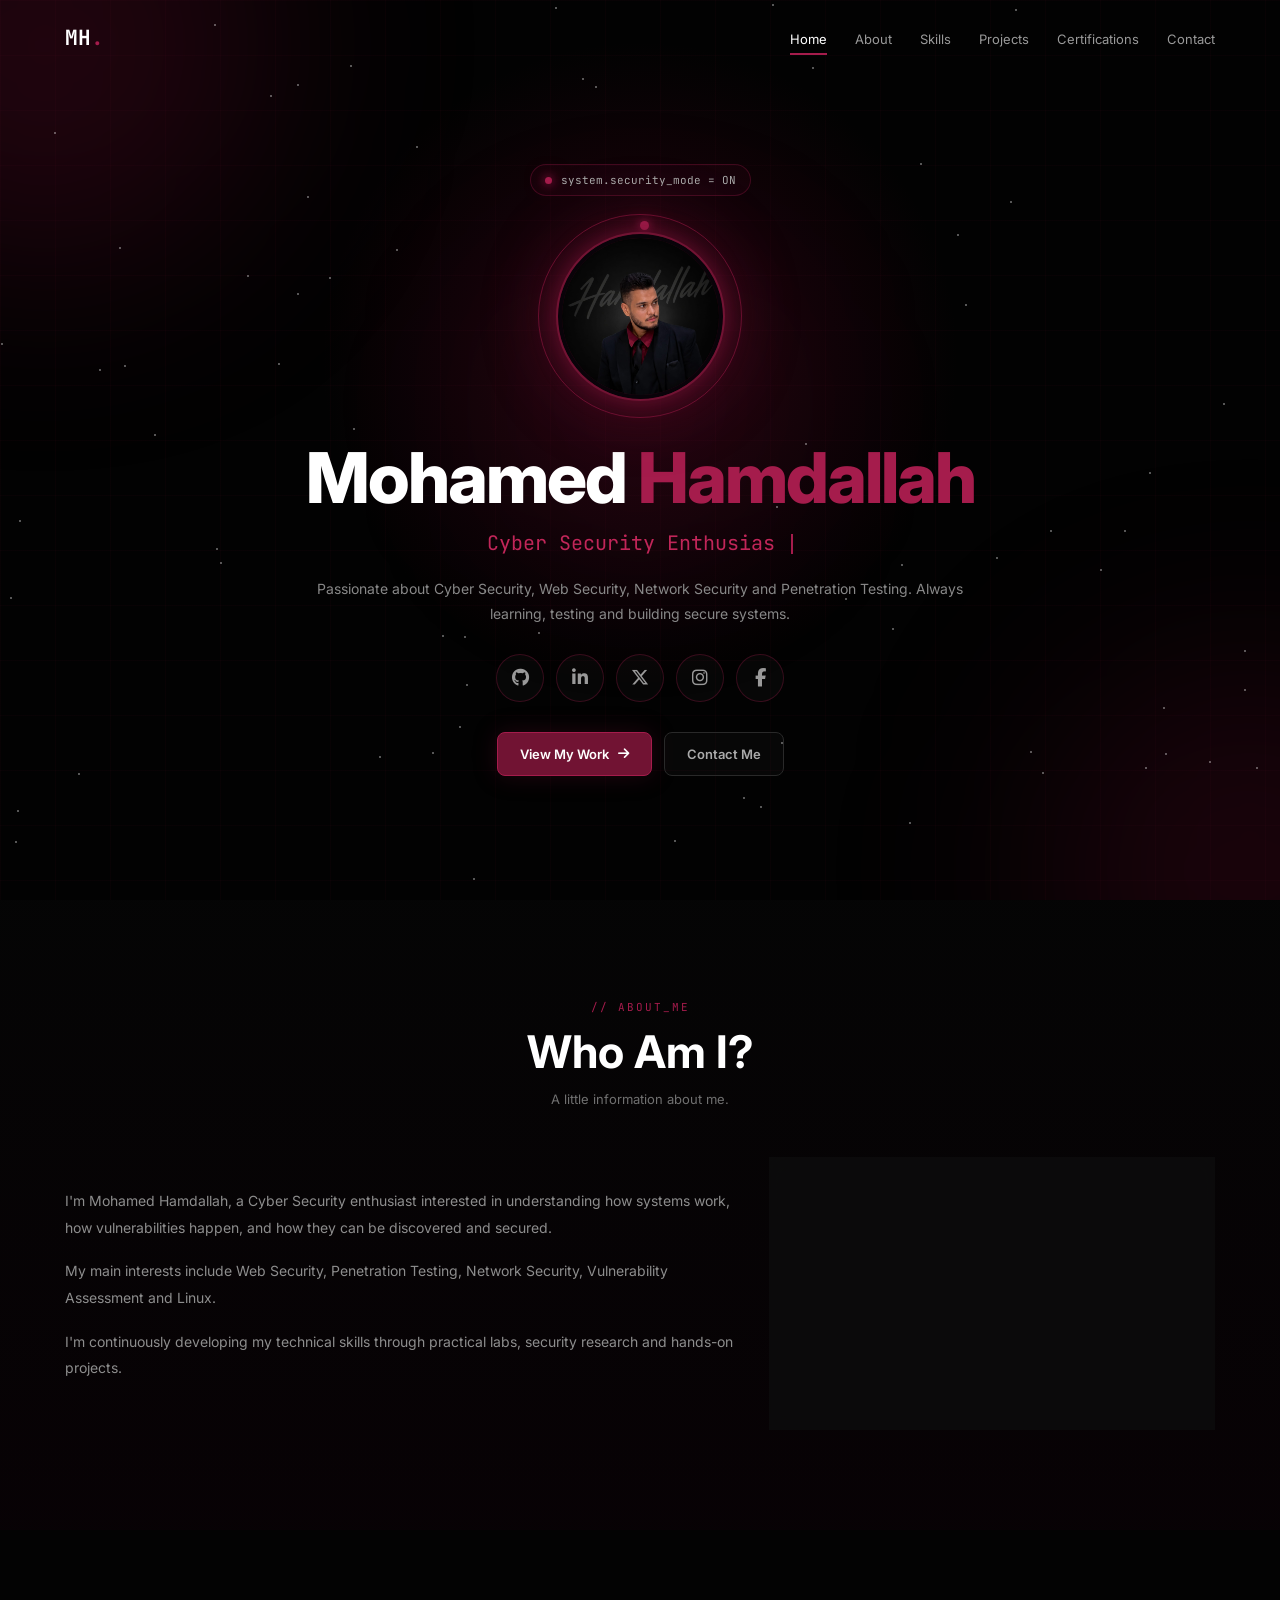
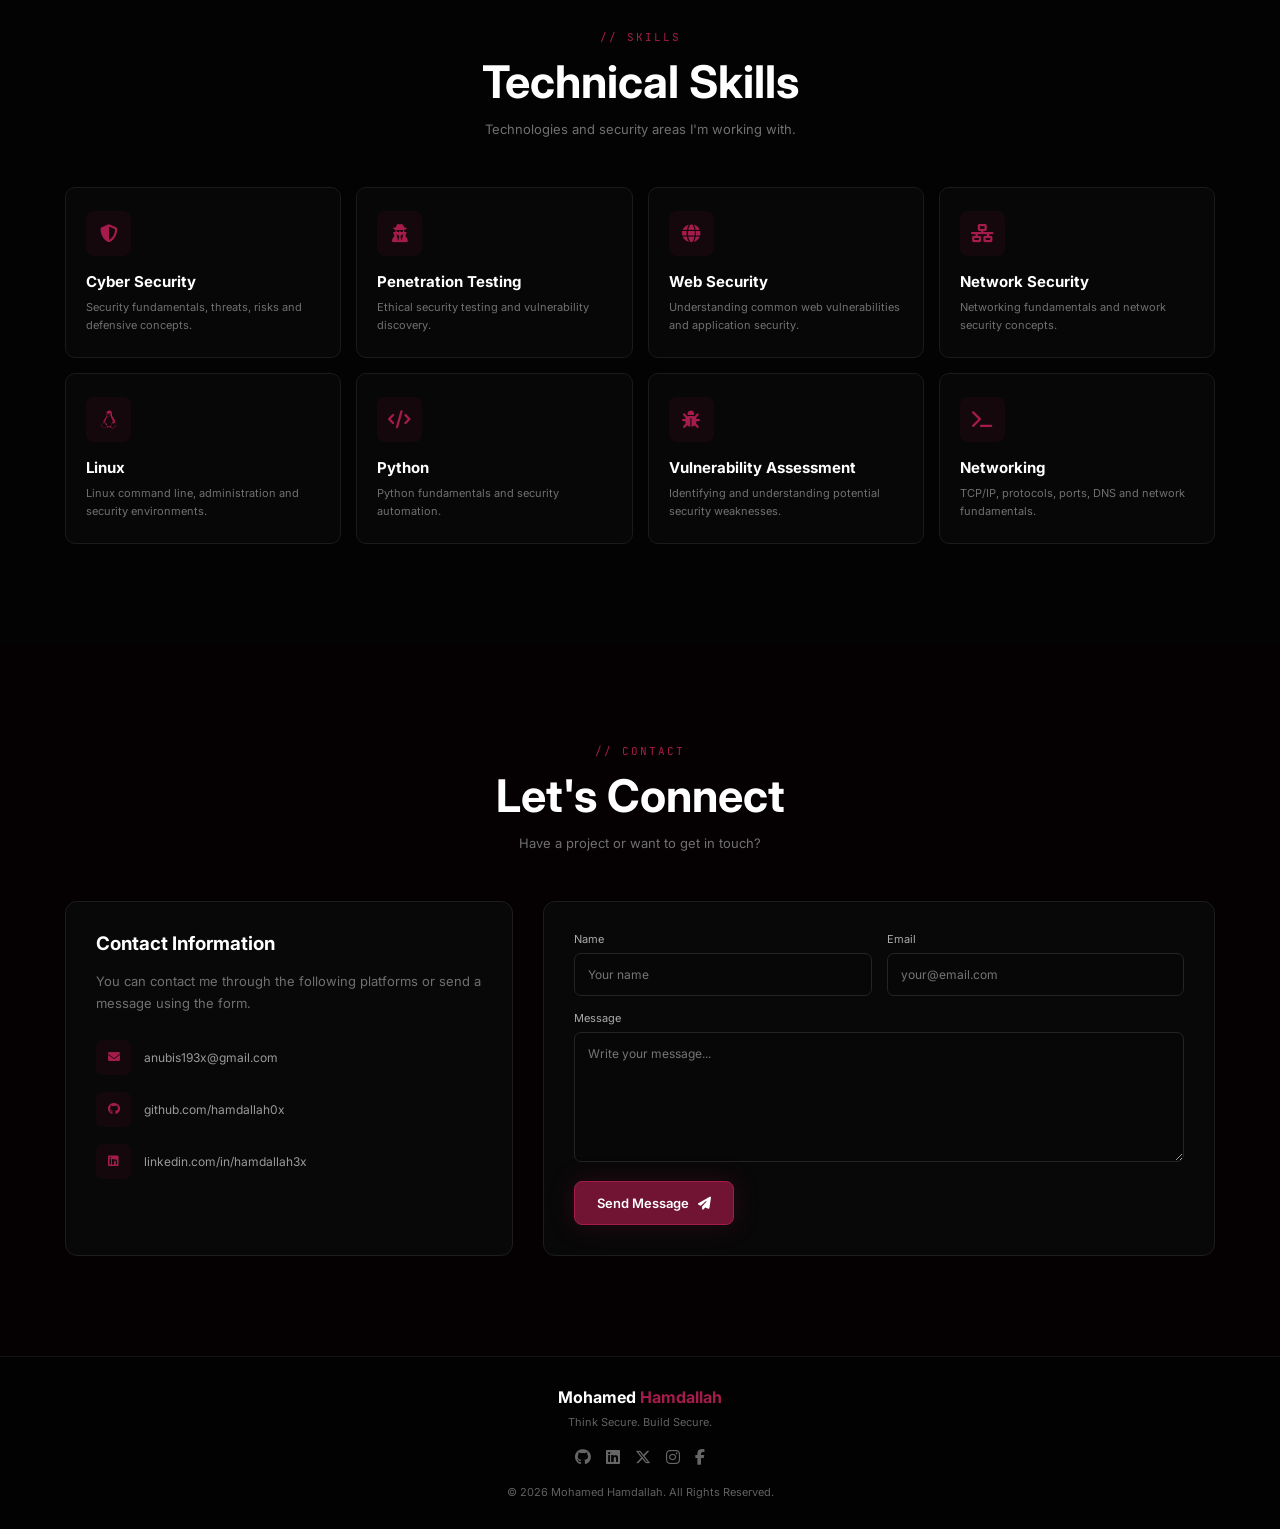
==== commit bd0f51ea: "Update GitHub links to new user profile" ====
--- a/index.html
+++ b/index.html
@@ -2289,7 +2289,7 @@
                 <!-- GITHUB -->
 
                 <a
-                    href="https://github.com/AnuShell0x"
+                    href="https://github.com/hamdallah0x"
                     target="_blank"
                     rel="noopener noreferrer"
                     class="social"
@@ -2794,7 +2794,7 @@
                         <i class="fa-brands fa-github"></i>
 
                         <span>
-                            github.com/AnuShell0x
+                            github.com/hamdallah0x
                         </span>
 
                     </div>
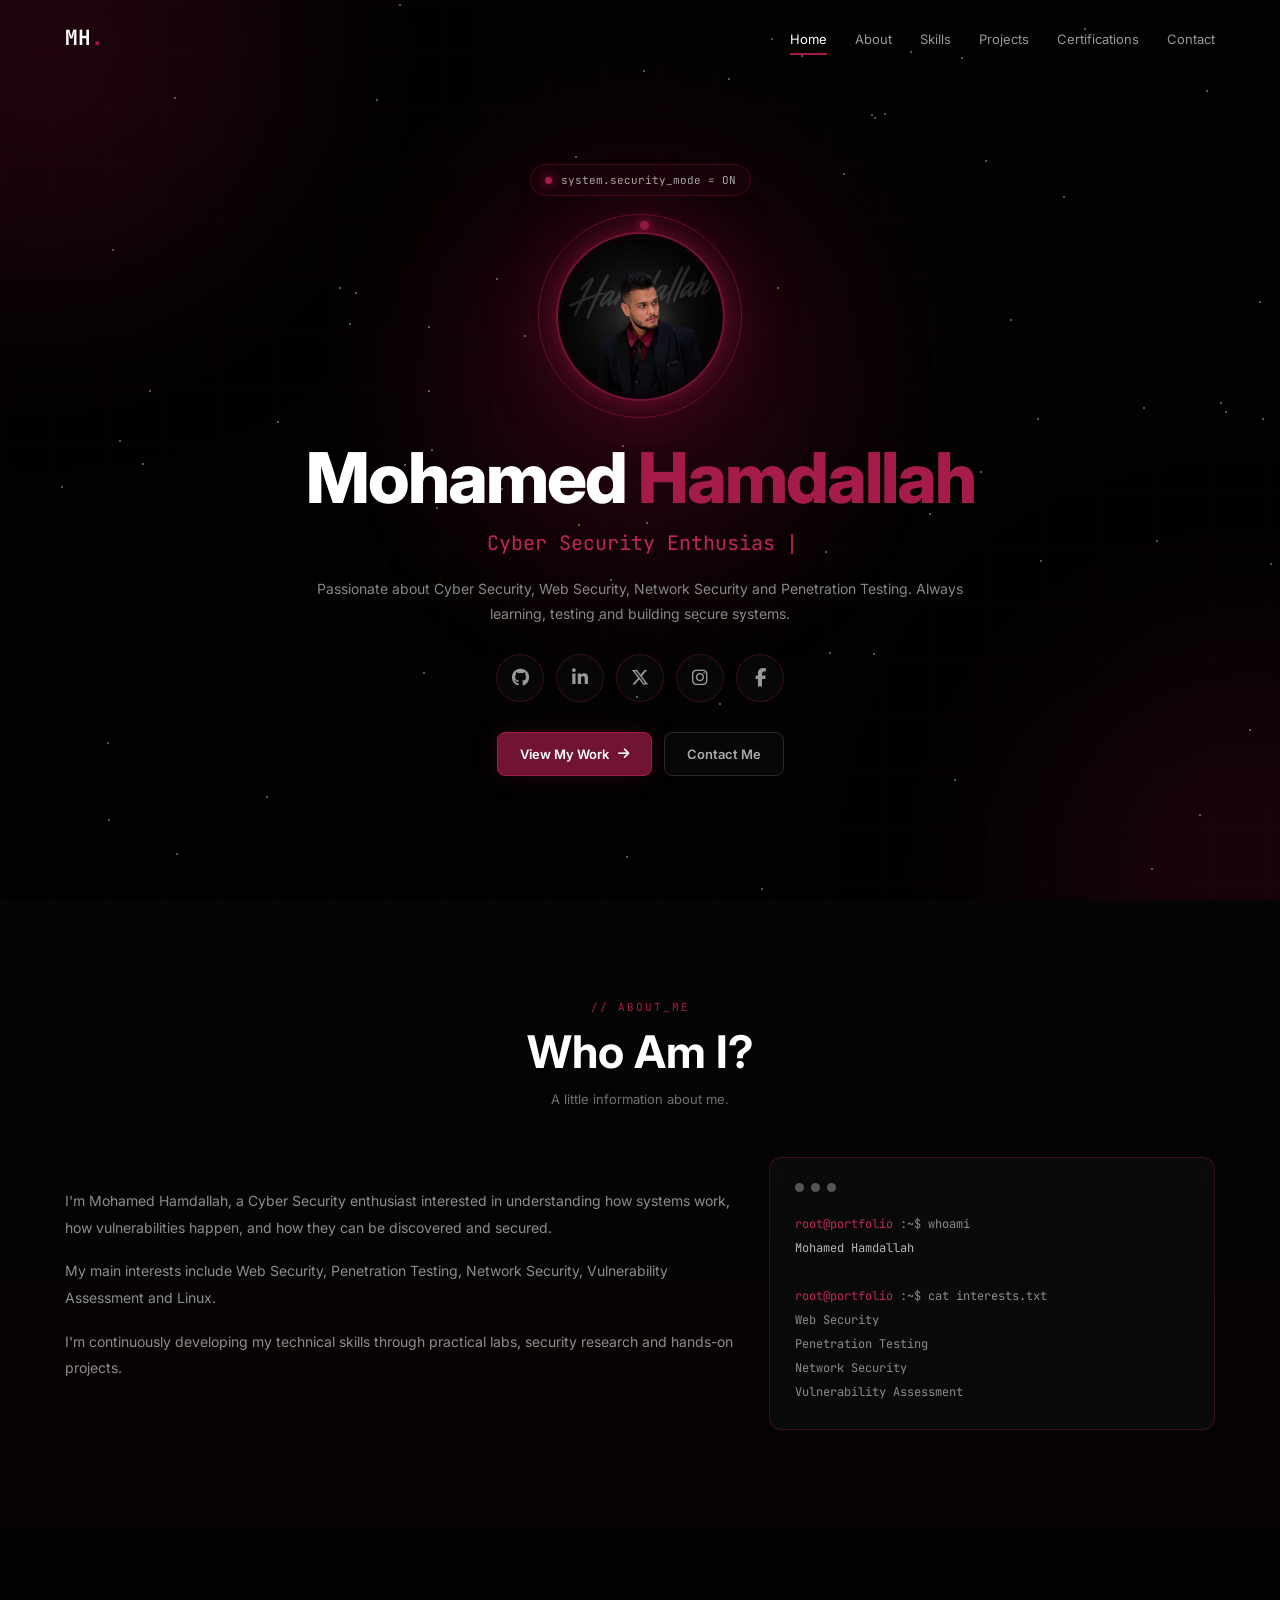
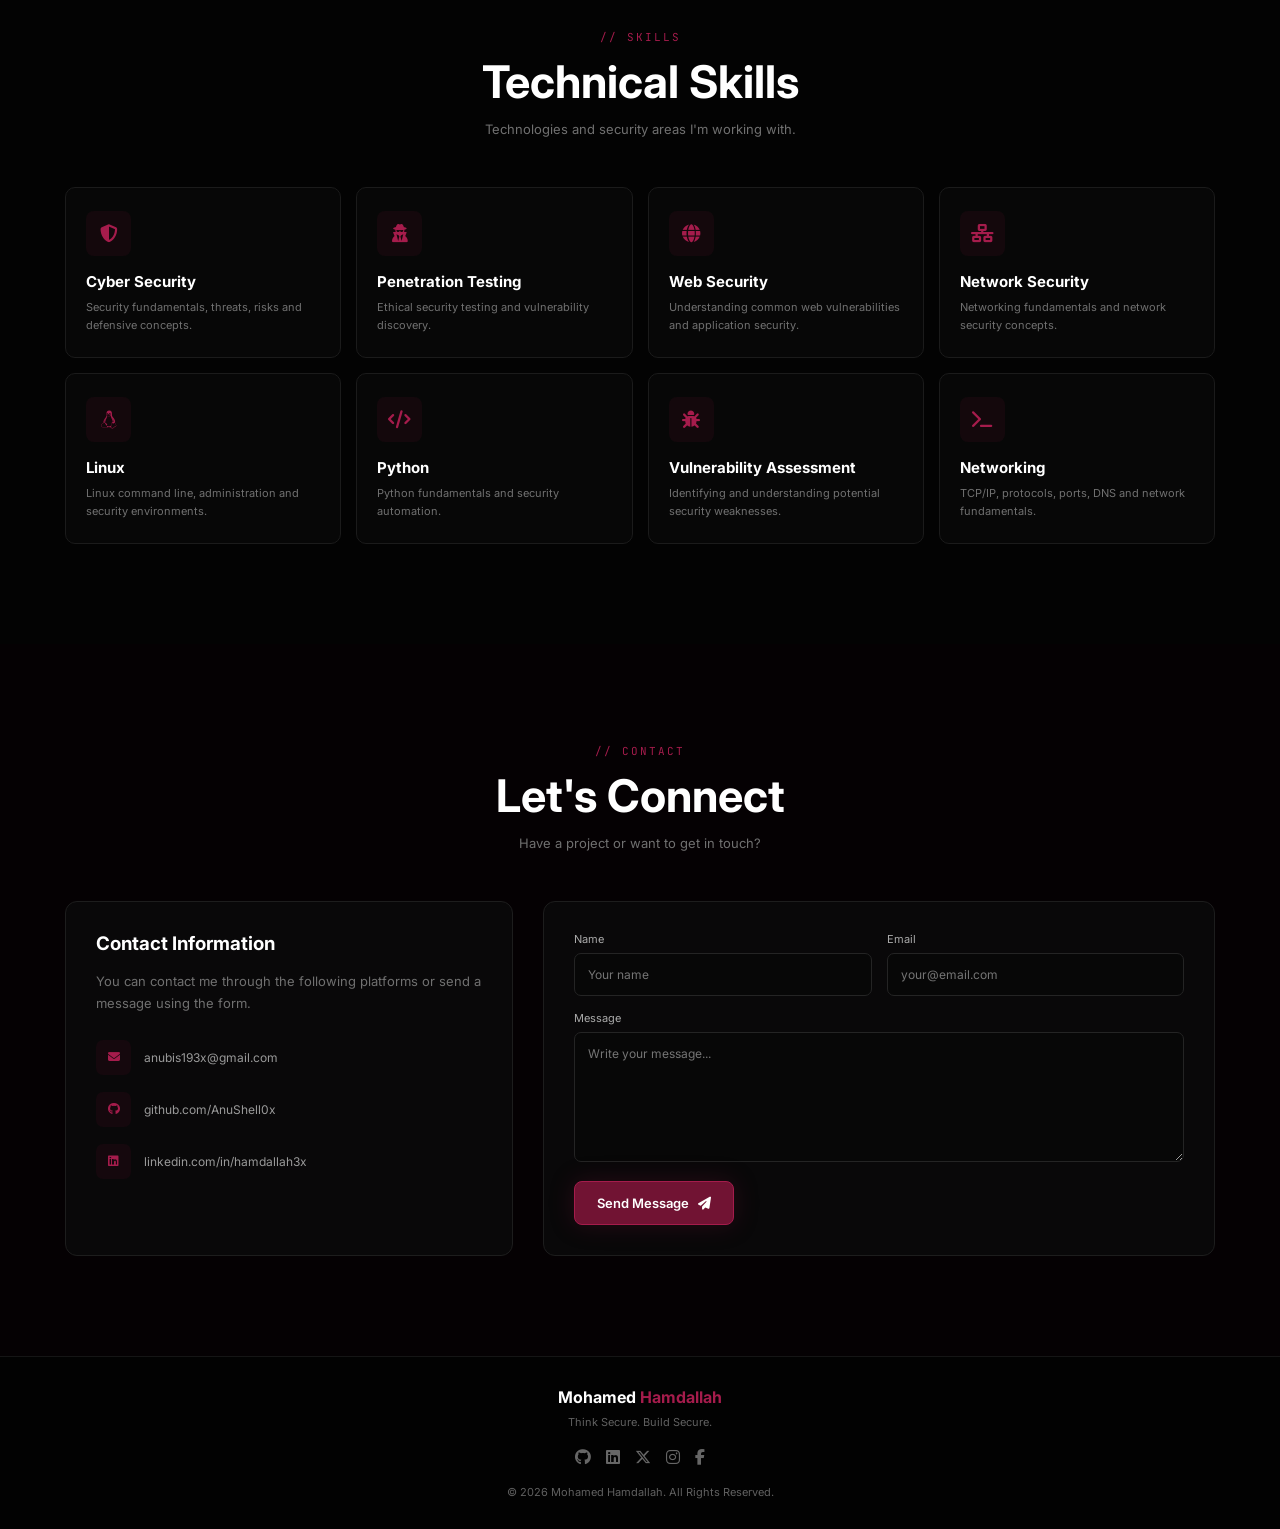
==== commit ba71cb0e: "Add files via upload" ====
--- a/index.html
+++ b/index.html
@@ -46,2070 +46,7 @@
     <!-- =========================
          CSS
     ========================== -->
-
-    <style>
-
-        /* =====================================================
-           VARIABLES
-        ===================================================== */
-
-        :root {
-
-            --black: #030303;
-            --black-2: #080808;
-            --black-3: #101010;
-
-            --burgundy-dark: #3d071b;
-            --burgundy: #711333;
-            --burgundy-light: #a51c4c;
-            --burgundy-bright: #c12659;
-
-            --white: #ffffff;
-            --text: #dddddd;
-            --muted: #8b8b8b;
-
-            --border: rgba(165, 28, 76, 0.30);
-
-            --container: 1150px;
-
-        }
-
-
-        /* =====================================================
-           RESET
-        ===================================================== */
-
-        * {
-
-            margin: 0;
-            padding: 0;
-
-            box-sizing: border-box;
-
-        }
-
-
-        html {
-
-            scroll-behavior: smooth;
-
-        }
-
-
-        body {
-
-            font-family: "Inter", sans-serif;
-
-            background: var(--black);
-
-            color: var(--white);
-
-            overflow-x: hidden;
-
-        }
-
-
-        body::-webkit-scrollbar {
-
-            width: 8px;
-
-        }
-
-
-        body::-webkit-scrollbar-track {
-
-            background: #050505;
-
-        }
-
-
-        body::-webkit-scrollbar-thumb {
-
-            background: var(--burgundy);
-
-            border-radius: 10px;
-
-        }
-
-
-        a {
-
-            color: inherit;
-
-            text-decoration: none;
-
-        }
-
-
-        button,
-        input,
-        textarea {
-
-            font-family: inherit;
-
-        }
-
-
-        ::selection {
-
-            background: var(--burgundy-light);
-
-            color: white;
-
-        }
-
-
-        /* =====================================================
-           BACKGROUND
-        ===================================================== */
-
-        .background {
-
-            position: fixed;
-
-            inset: 0;
-
-            z-index: -100;
-
-            overflow: hidden;
-
-            background:
-
-                radial-gradient(
-                    circle at 50% 40%,
-                    rgba(91, 8, 36, 0.38),
-                    transparent 38%
-                ),
-
-                #020202;
-
-        }
-
-
-        .grid {
-
-            position: absolute;
-
-            inset: 0;
-
-            background-image:
-
-                linear-gradient(
-                    rgba(165, 28, 76, 0.055) 1px,
-                    transparent 1px
-                ),
-
-                linear-gradient(
-                    90deg,
-                    rgba(165, 28, 76, 0.055) 1px,
-                    transparent 1px
-                );
-
-            background-size: 55px 55px;
-
-            opacity: 0.7;
-
-            animation: gridMove 20s linear infinite;
-
-        }
-
-
-        @keyframes gridMove {
-
-            from {
-
-                background-position: 0 0;
-
-            }
-
-            to {
-
-                background-position: 55px 55px;
-
-            }
-
-        }
-
-
-        .glow {
-
-            position: absolute;
-
-            border-radius: 50%;
-
-            filter: blur(100px);
-
-            pointer-events: none;
-
-        }
-
-
-        .glow-one {
-
-            width: 450px;
-
-            height: 450px;
-
-            left: -180px;
-
-            top: -180px;
-
-            background: rgba(126, 13, 52, 0.25);
-
-            animation: glowOne 12s ease-in-out infinite alternate;
-
-        }
-
-
-        .glow-two {
-
-            width: 420px;
-
-            height: 420px;
-
-            right: -180px;
-
-            bottom: -180px;
-
-            background: rgba(100, 9, 40, 0.25);
-
-            animation: glowTwo 14s ease-in-out infinite alternate;
-
-        }
-
-
-        .glow-three {
-
-            width: 250px;
-
-            height: 250px;
-
-            left: 50%;
-
-            top: 45%;
-
-            transform: translate(-50%, -50%);
-
-            background: rgba(165, 28, 76, 0.10);
-
-        }
-
-
-        @keyframes glowOne {
-
-            from {
-
-                transform: translate(0, 0);
-
-            }
-
-            to {
-
-                transform: translate(140px, 100px);
-
-            }
-
-        }
-
-
-        @keyframes glowTwo {
-
-            from {
-
-                transform: translate(0, 0);
-
-            }
-
-            to {
-
-                transform: translate(-130px, -100px);
-
-            }
-
-        }
-
-
-        #particles {
-
-            position: absolute;
-
-            inset: 0;
-
-        }
-
-
-        .particle {
-
-            position: absolute;
-
-            width: 2px;
-
-            height: 2px;
-
-            background: rgba(255, 255, 255, 0.45);
-
-            border-radius: 50%;
-
-            animation: particleAnimation linear infinite;
-
-        }
-
-
-        @keyframes particleAnimation {
-
-            0% {
-
-                transform: translateY(0);
-
-                opacity: 0;
-
-            }
-
-            20% {
-
-                opacity: 0.7;
-
-            }
-
-            80% {
-
-                opacity: 0.7;
-
-            }
-
-            100% {
-
-                transform: translateY(-120px);
-
-                opacity: 0;
-
-            }
-
-        }
-
-
-        /* =====================================================
-           NAVBAR
-        ===================================================== */
-
-        .navbar {
-
-            position: fixed;
-
-            top: 0;
-
-            left: 0;
-
-            width: 100%;
-
-            height: 75px;
-
-            z-index: 1000;
-
-            display: flex;
-
-            align-items: center;
-
-            justify-content: center;
-
-            transition: 0.3s ease;
-
-        }
-
-
-        .navbar.scrolled {
-
-            background: rgba(3, 3, 3, 0.90);
-
-            backdrop-filter: blur(15px);
-
-            border-bottom: 1px solid var(--border);
-
-        }
-
-
-        .nav-container {
-
-            width: min(92%, var(--container));
-
-            display: flex;
-
-            justify-content: space-between;
-
-            align-items: center;
-
-        }
-
-
-        .logo {
-
-            font-family: "JetBrains Mono", monospace;
-
-            font-size: 21px;
-
-            font-weight: 700;
-
-            color: white;
-
-        }
-
-
-        .logo span {
-
-            color: var(--burgundy-light);
-
-        }
-
-
-        .nav-links {
-
-            list-style: none;
-
-            display: flex;
-
-            align-items: center;
-
-            gap: 28px;
-
-        }
-
-
-        .nav-links a {
-
-            position: relative;
-
-            color: #999;
-
-            font-size: 13px;
-
-            transition: 0.3s ease;
-
-        }
-
-
-        .nav-links a:hover,
-        .nav-links a.active {
-
-            color: white;
-
-        }
-
-
-        .nav-links a::after {
-
-            content: "";
-
-            position: absolute;
-
-            left: 0;
-
-            bottom: -8px;
-
-            width: 0;
-
-            height: 2px;
-
-            background: var(--burgundy-light);
-
-            transition: 0.3s ease;
-
-        }
-
-
-        .nav-links a:hover::after,
-        .nav-links a.active::after {
-
-            width: 100%;
-
-        }
-
-
-        .menu-button {
-
-            display: none;
-
-            border: none;
-
-            background: transparent;
-
-            color: white;
-
-            font-size: 22px;
-
-            cursor: pointer;
-
-        }
-
-
-        /* =====================================================
-           HERO
-        ===================================================== */
-
-        .hero {
-
-            min-height: 100vh;
-
-            display: flex;
-
-            align-items: center;
-
-            justify-content: center;
-
-            text-align: center;
-
-            padding: 110px 20px 70px;
-
-        }
-
-
-        .hero-content {
-
-            width: 100%;
-
-            max-width: 850px;
-
-        }
-
-
-        .terminal-label {
-
-            display: inline-flex;
-
-            align-items: center;
-
-            gap: 9px;
-
-            padding: 8px 14px;
-
-            margin-bottom: 25px;
-
-            border: 1px solid var(--border);
-
-            border-radius: 30px;
-
-            background: rgba(125, 18, 55, 0.07);
-
-            color: #aaa;
-
-            font-family: "JetBrains Mono", monospace;
-
-            font-size: 11px;
-
-        }
-
-
-        .terminal-dot {
-
-            width: 7px;
-
-            height: 7px;
-
-            border-radius: 50%;
-
-            background: var(--burgundy-light);
-
-            box-shadow:
-
-                0 0 10px var(--burgundy-light),
-
-                0 0 20px var(--burgundy-light);
-
-        }
-
-
-        /* =====================================================
-           PROFILE
-        ===================================================== */
-
-        .profile-wrapper {
-
-            position: relative;
-
-            width: 190px;
-
-            height: 190px;
-
-            margin: 0 auto 30px;
-
-            display: flex;
-
-            align-items: center;
-
-            justify-content: center;
-
-        }
-
-
-        .profile-glow {
-
-            position: absolute;
-
-            width: 175px;
-
-            height: 175px;
-
-            border-radius: 50%;
-
-            background: var(--burgundy);
-
-            filter: blur(35px);
-
-            opacity: 0.55;
-
-            animation: profileGlow 3s ease-in-out infinite alternate;
-
-        }
-
-
-        @keyframes profileGlow {
-
-            from {
-
-                transform: scale(0.85);
-
-                opacity: 0.35;
-
-            }
-
-            to {
-
-                transform: scale(1.1);
-
-                opacity: 0.65;
-
-            }
-
-        }
-
-
-        .profile-ring {
-
-            position: absolute;
-
-            inset: -7px;
-
-            border-radius: 50%;
-
-            border: 1px solid rgba(165, 28, 76, 0.55);
-
-            animation: rotateRing 8s linear infinite;
-
-        }
-
-
-        .profile-ring::before {
-
-            content: "";
-
-            position: absolute;
-
-            width: 9px;
-
-            height: 9px;
-
-            border-radius: 50%;
-
-            background: var(--burgundy-light);
-
-            box-shadow:
-
-                0 0 10px var(--burgundy-light),
-
-                0 0 25px var(--burgundy-light);
-
-            top: 6px;
-
-            left: 50%;
-
-        }
-
-
-        @keyframes rotateRing {
-
-            from {
-
-                transform: rotate(0deg);
-
-            }
-
-            to {
-
-                transform: rotate(360deg);
-
-            }
-
-        }
-
-
-        .profile-image {
-
-            position: relative;
-
-            width: 165px;
-
-            height: 165px;
-
-            object-fit: cover;
-
-            border-radius: 50%;
-
-            border: 4px solid #090309;
-
-            outline: 2px solid var(--burgundy);
-
-            box-shadow:
-
-                0 0 25px rgba(125, 18, 55, 0.75);
-
-            transition: 0.4s ease;
-
-        }
-
-
-        .profile-image:hover {
-
-            transform: scale(1.05);
-
-            box-shadow:
-
-                0 0 35px rgba(165, 28, 76, 0.9),
-
-                0 0 80px rgba(165, 28, 76, 0.35);
-
-        }
-
-
-        /* =====================================================
-           HERO TEXT
-        ===================================================== */
-
-        .hero h1 {
-
-            font-size: clamp(40px, 7vw, 70px);
-
-            line-height: 1.05;
-
-            margin-bottom: 15px;
-
-            letter-spacing: -2px;
-
-            font-weight: 800;
-
-        }
-
-
-        .hero h1 span {
-
-            color: var(--burgundy-light);
-
-        }
-
-
-        .typing {
-
-            min-height: 30px;
-
-            margin-bottom: 16px;
-
-            color: var(--burgundy-bright);
-
-            font-family: "JetBrains Mono", monospace;
-
-            font-size: clamp(15px, 2vw, 20px);
-
-        }
-
-
-        .cursor {
-
-            display: inline-block;
-
-            width: 2px;
-
-            height: 20px;
-
-            margin-left: 4px;
-
-            vertical-align: middle;
-
-            background: var(--burgundy-light);
-
-            animation: cursorBlink 0.8s infinite;
-
-        }
-
-
-        @keyframes cursorBlink {
-
-            50% {
-
-                opacity: 0;
-
-            }
-
-        }
-
-
-        .hero-description {
-
-            max-width: 650px;
-
-            margin: 0 auto 28px;
-
-            color: #888;
-
-            font-size: 14px;
-
-            line-height: 1.8;
-
-        }
-
-
-        /* =====================================================
-           SOCIAL ICONS
-        ===================================================== */
-
-        .socials {
-
-            display: flex;
-
-            align-items: center;
-
-            justify-content: center;
-
-            gap: 12px;
-
-            margin-bottom: 30px;
-
-        }
-
-
-        .social {
-
-            position: relative;
-
-            width: 48px;
-
-            height: 48px;
-
-            display: flex;
-
-            align-items: center;
-
-            justify-content: center;
-
-            border: 1px solid var(--border);
-
-            border-radius: 50%;
-
-            background: rgba(255, 255, 255, 0.025);
-
-            color: #999;
-
-            font-size: 18px;
-
-            transition: 0.3s ease;
-
-        }
-
-
-        .social:hover {
-
-            color: white;
-
-            background: var(--burgundy);
-
-            border-color: var(--burgundy-light);
-
-            transform: translateY(-6px);
-
-            box-shadow:
-
-                0 10px 30px rgba(125, 18, 55, 0.4);
-
-        }
-
-
-        /* Tooltip */
-
-        .social::after {
-
-            content: attr(aria-label);
-
-            position: absolute;
-
-            left: 50%;
-
-            bottom: -38px;
-
-            transform: translateX(-50%) translateY(5px);
-
-            padding: 5px 8px;
-
-            border-radius: 5px;
-
-            background: #151515;
-
-            border: 1px solid #292929;
-
-            color: #ddd;
-
-            font-size: 10px;
-
-            white-space: nowrap;
-
-            opacity: 0;
-
-            pointer-events: none;
-
-            transition: 0.2s ease;
-
-        }
-
-
-        .social:hover::after {
-
-            opacity: 1;
-
-            transform: translateX(-50%) translateY(0);
-
-        }
-
-
-        /* =====================================================
-           BUTTONS
-        ===================================================== */
-
-        .hero-buttons {
-
-            display: flex;
-
-            align-items: center;
-
-            justify-content: center;
-
-            gap: 12px;
-
-            flex-wrap: wrap;
-
-        }
-
-
-        .btn {
-
-            display: inline-flex;
-
-            align-items: center;
-
-            justify-content: center;
-
-            gap: 9px;
-
-            padding: 13px 22px;
-
-            border-radius: 8px;
-
-            font-size: 13px;
-
-            font-weight: 600;
-
-            transition: 0.3s ease;
-
-        }
-
-
-        .btn-primary {
-
-            background: var(--burgundy);
-
-            border: 1px solid var(--burgundy-light);
-
-            color: white;
-
-            box-shadow:
-
-                0 0 25px rgba(125, 18, 55, 0.25);
-
-        }
-
-
-        .btn-primary:hover {
-
-            background: var(--burgundy-light);
-
-            transform: translateY(-3px);
-
-            box-shadow:
-
-                0 10px 35px rgba(165, 28, 76, 0.35);
-
-        }
-
-
-        .btn-secondary {
-
-            background: rgba(255, 255, 255, 0.025);
-
-            border: 1px solid #292929;
-
-            color: #aaa;
-
-        }
-
-
-        .btn-secondary:hover {
-
-            border-color: var(--burgundy);
-
-            color: white;
-
-            transform: translateY(-3px);
-
-        }
-
-
-        /* =====================================================
-           SECTIONS
-        ===================================================== */
-
-        section:not(.hero) {
-
-            padding: 100px 20px;
-
-        }
-
-
-        .section-container {
-
-            width: min(100%, var(--container));
-
-            margin: auto;
-
-        }
-
-
-        .section-title {
-
-            text-align: center;
-
-            margin-bottom: 50px;
-
-        }
-
-
-        .section-title .small {
-
-            display: block;
-
-            margin-bottom: 10px;
-
-            color: var(--burgundy-light);
-
-            font-family: "JetBrains Mono", monospace;
-
-            font-size: 11px;
-
-            letter-spacing: 2px;
-
-            text-transform: uppercase;
-
-        }
-
-
-        .section-title h2 {
-
-            margin-bottom: 12px;
-
-            font-size: clamp(30px, 5vw, 45px);
-
-        }
-
-
-        .section-title p {
-
-            color: #707070;
-
-            font-size: 13px;
-
-        }
-
-
-        /* =====================================================
-           ABOUT
-        ===================================================== */
-
-        .about {
-
-            background:
-
-                linear-gradient(
-                    rgba(5, 5, 5, 0.93),
-                    rgba(8, 2, 5, 0.93)
-                );
-
-        }
-
-
-        .about-grid {
-
-            display: grid;
-
-            grid-template-columns: 1.2fr 0.8fr;
-
-            gap: 35px;
-
-            align-items: center;
-
-        }
-
-
-        .about-text {
-
-            color: #8d8d8d;
-
-            line-height: 1.9;
-
-            font-size: 14px;
-
-        }
-
-
-        .about-text p {
-
-            margin-bottom: 17px;
-
-        }
-
-
-        .terminal-card {
-
-            padding: 25px;
-
-            border: 1px solid var(--border);
-
-            border-radius: 12px;
-
-            background: rgba(15, 15, 15, 0.72);
-
-            backdrop-filter: blur(12px);
-
-        }
-
-
-        .terminal-header {
-
-            display: flex;
-
-            gap: 7px;
-
-            margin-bottom: 20px;
-
-        }
-
-
-        .terminal-header span {
-
-            width: 9px;
-
-            height: 9px;
-
-            border-radius: 50%;
-
-            background: #555;
-
-        }
-
-
-        .terminal-code {
-
-            color: #8b8b8b;
-
-            font-family: "JetBrains Mono", monospace;
-
-            font-size: 12px;
-
-            line-height: 2;
-
-        }
-
-
-        .terminal-code .red {
-
-            color: var(--burgundy-bright);
-
-        }
-
-
-        .terminal-code .green {
-
-            color: #b8b8b8;
-
-        }
-
-
-        /* =====================================================
-           SKILLS
-        ===================================================== */
-
-        .skills-grid {
-
-            display: grid;
-
-            grid-template-columns: repeat(4, 1fr);
-
-            gap: 15px;
-
-        }
-
-
-        .skill-card {
-
-            padding: 23px 20px;
-
-            border: 1px solid #1b1b1b;
-
-            border-radius: 10px;
-
-            background: rgba(11, 11, 11, 0.7);
-
-            transition: 0.3s ease;
-
-        }
-
-
-        .skill-card:hover {
-
-            transform: translateY(-7px);
-
-            border-color: var(--border);
-
-            background: rgba(125, 18, 55, 0.07);
-
-        }
-
-
-        .skill-icon {
-
-            width: 45px;
-
-            height: 45px;
-
-            display: flex;
-
-            align-items: center;
-
-            justify-content: center;
-
-            margin-bottom: 16px;
-
-            border-radius: 8px;
-
-            background: rgba(125, 18, 55, 0.11);
-
-            color: var(--burgundy-light);
-
-            font-size: 18px;
-
-        }
-
-
-        .skill-card h3 {
-
-            margin-bottom: 8px;
-
-            font-size: 15px;
-
-        }
-
-
-        .skill-card p {
-
-            color: #707070;
-
-            font-size: 11px;
-
-            line-height: 1.6;
-
-        }
-
-
-        /* =====================================================
-           PROJECTS
-        ===================================================== */
-
-        .projects {
-
-            background: rgba(6, 6, 6, 0.75);
-
-        }
-
-
-        .projects-grid {
-
-            display: grid;
-
-            grid-template-columns: repeat(3, 1fr);
-
-            gap: 20px;
-
-        }
-
-
-        .project-card {
-
-            overflow: hidden;
-
-            border: 1px solid #1c1c1c;
-
-            border-radius: 12px;
-
-            background: rgba(12, 12, 12, 0.75);
-
-            transition: 0.35s ease;
-
-        }
-
-
-        .project-card:hover {
-
-            transform: translateY(-8px);
-
-            border-color: var(--border);
-
-            box-shadow:
-
-                0 20px 50px rgba(0, 0, 0, 0.35);
-
-        }
-
-
-        .project-top {
-
-            height: 150px;
-
-            display: flex;
-
-            align-items: center;
-
-            justify-content: center;
-
-            border-bottom: 1px solid #1c1c1c;
-
-            background:
-
-                radial-gradient(
-                    circle,
-                    rgba(125, 18, 55, 0.28),
-                    transparent 65%
-                );
-
-            color: var(--burgundy-light);
-
-            font-size: 43px;
-
-        }
-
-
-        .project-content {
-
-            padding: 22px;
-
-        }
-
-
-        .project-content h3 {
-
-            margin-bottom: 10px;
-
-            font-size: 17px;
-
-        }
-
-
-        .project-content p {
-
-            margin-bottom: 15px;
-
-            color: #737373;
-
-            font-size: 12px;
-
-            line-height: 1.7;
-
-        }
-
-
-        .tags {
-
-            display: flex;
-
-            flex-wrap: wrap;
-
-            gap: 6px;
-
-            margin-bottom: 18px;
-
-        }
-
-
-        .tag {
-
-            padding: 5px 8px;
-
-            border-radius: 5px;
-
-            background: #161616;
-
-            color: #888;
-
-            font-family: "JetBrains Mono", monospace;
-
-            font-size: 9px;
-
-        }
-
-
-        .project-links {
-
-            display: flex;
-
-            gap: 9px;
-
-        }
-
-
-        .project-links a {
-
-            padding: 8px 12px;
-
-            border: 1px solid #242424;
-
-            border-radius: 6px;
-
-            color: #888;
-
-            font-size: 10px;
-
-            transition: 0.3s ease;
-
-        }
-
-
-        .project-links a:hover {
-
-            border-color: var(--burgundy);
-
-            color: white;
-
-        }
-
-
-        /* =====================================================
-           CERTIFICATIONS
-        ===================================================== */
-
-        .cert-grid {
-
-            display: grid;
-
-            grid-template-columns: repeat(3, 1fr);
-
-            gap: 18px;
-
-        }
-
-
-        .cert-card {
-
-            padding: 23px;
-
-            border: 1px solid #1d1d1d;
-
-            border-radius: 10px;
-
-            background: rgba(12, 12, 12, 0.65);
-
-            transition: 0.3s ease;
-
-        }
-
-
-        .cert-card:hover {
-
-            transform: translateY(-5px);
-
-            border-color: var(--border);
-
-        }
-
-
-        .cert-icon {
-
-            margin-bottom: 15px;
-
-            color: var(--burgundy-light);
-
-            font-size: 25px;
-
-        }
-
-
-        .cert-card h3 {
-
-            margin-bottom: 8px;
-
-            font-size: 15px;
-
-        }
-
-
-        .cert-card p {
-
-            margin-bottom: 16px;
-
-            color: #707070;
-
-            font-size: 11px;
-
-        }
-
-
-        .cert-card a {
-
-            color: var(--burgundy-light);
-
-            font-size: 11px;
-
-        }
-
-
-        /* =====================================================
-           CONTACT
-        ===================================================== */
-
-        .contact {
-
-            background: rgba(7, 2, 4, 0.85);
-
-        }
-
-
-        .contact-grid {
-
-            display: grid;
-
-            grid-template-columns: 0.8fr 1.2fr;
-
-            gap: 30px;
-
-        }
-
-
-        .contact-info,
-        .contact-form {
-
-            padding: 30px;
-
-            border: 1px solid #1d1d1d;
-
-            border-radius: 12px;
-
-            background: rgba(12, 12, 12, 0.72);
-
-        }
-
-
-        .contact-info h3 {
-
-            margin-bottom: 15px;
-
-        }
-
-
-        .contact-info > p {
-
-            margin-bottom: 25px;
-
-            color: #707070;
-
-            font-size: 13px;
-
-            line-height: 1.7;
-
-        }
-
-
-        .contact-item {
-
-            display: flex;
-
-            align-items: center;
-
-            gap: 13px;
-
-            margin-bottom: 17px;
-
-            color: #999;
-
-            font-size: 12px;
-
-        }
-
-
-        .contact-item i {
-
-            width: 35px;
-
-            height: 35px;
-
-            display: flex;
-
-            align-items: center;
-
-            justify-content: center;
-
-            border-radius: 7px;
-
-            background: rgba(125, 18, 55, 0.1);
-
-            color: var(--burgundy-light);
-
-        }
-
-
-        .form-row {
-
-            display: grid;
-
-            grid-template-columns: 1fr 1fr;
-
-            gap: 15px;
-
-        }
-
-
-        .form-group {
-
-            margin-bottom: 15px;
-
-        }
-
-
-        .form-group label {
-
-            display: block;
-
-            margin-bottom: 7px;
-
-            color: #aaa;
-
-            font-size: 11px;
-
-        }
-
-
-        .form-group input,
-        .form-group textarea {
-
-            width: 100%;
-
-            padding: 13px;
-
-            outline: none;
-
-            border: 1px solid #242424;
-
-            border-radius: 7px;
-
-            background: #070707;
-
-            color: white;
-
-            font-size: 12px;
-
-            transition: 0.3s ease;
-
-        }
-
-
-        .form-group textarea {
-
-            min-height: 130px;
-
-            resize: vertical;
-
-        }
-
-
-        .form-group input:focus,
-        .form-group textarea:focus {
-
-            border-color: var(--burgundy);
-
-            box-shadow:
-
-                0 0 0 3px rgba(125, 18, 55, 0.08);
-
-        }
-
-
-        .form-message {
-
-            display: none;
-
-            margin-top: 12px;
-
-            padding: 10px;
-
-            border-radius: 6px;
-
-            background: rgba(125, 18, 55, 0.12);
-
-            color: var(--burgundy-bright);
-
-            font-size: 11px;
-
-            line-height: 1.5;
-
-        }
-
-
-        /* =====================================================
-           FOOTER
-        ===================================================== */
-
-        footer {
-
-            padding: 30px 20px;
-
-            border-top: 1px solid #151515;
-
-            background: #020202;
-
-            text-align: center;
-
-        }
-
-
-        footer h3 {
-
-            margin-bottom: 8px;
-
-            font-size: 16px;
-
-        }
-
-
-        footer p {
-
-            color: #606060;
-
-            font-size: 11px;
-
-        }
-
-
-        .footer-socials {
-
-            display: flex;
-
-            align-items: center;
-
-            justify-content: center;
-
-            gap: 15px;
-
-            margin: 18px 0;
-
-        }
-
-
-        .footer-socials a {
-
-            color: #666;
-
-            transition: 0.3s ease;
-
-        }
-
-
-        .footer-socials a:hover {
-
-            color: var(--burgundy-light);
-
-        }
-
-
-        /* =====================================================
-           BACK TO TOP
-        ===================================================== */
-
-        .top-button {
-
-            position: fixed;
-
-            right: 20px;
-
-            bottom: 20px;
-
-            width: 42px;
-
-            height: 42px;
-
-            display: flex;
-
-            align-items: center;
-
-            justify-content: center;
-
-            border: 1px solid var(--border);
-
-            border-radius: 8px;
-
-            background: rgba(8, 8, 8, 0.9);
-
-            color: white;
-
-            cursor: pointer;
-
-            opacity: 0;
-
-            visibility: hidden;
-
-            transition: 0.3s ease;
-
-            z-index: 900;
-
-        }
-
-
-        .top-button.show {
-
-            opacity: 1;
-
-            visibility: visible;
-
-        }
-
-
-        .top-button:hover {
-
-            background: var(--burgundy);
-
-        }
-
-
-        /* =====================================================
-           SCROLL REVEAL
-        ===================================================== */
-
-        .reveal {
-
-            opacity: 0;
-
-            transform: translateY(35px);
-
-            transition:
-
-                opacity 0.8s ease,
-
-                transform 0.8s ease;
-
-        }
-
-
-        .reveal.visible {
-
-            opacity: 1;
-
-            transform: translateY(0);
-
-        }
-
-
-        /* =====================================================
-           RESPONSIVE
-        ===================================================== */
-
-        @media (max-width: 950px) {
-
-            .skills-grid {
-
-                grid-template-columns: repeat(2, 1fr);
-
-            }
-
-            .projects-grid {
-
-                grid-template-columns: 1fr;
-
-            }
-
-            .cert-grid {
-
-                grid-template-columns: 1fr;
-
-            }
-
-            .about-grid {
-
-                grid-template-columns: 1fr;
-
-            }
-
-            .contact-grid {
-
-                grid-template-columns: 1fr;
-
-            }
-
-        }
-
-
-        @media (max-width: 700px) {
-
-            .navbar {
-
-                height: 65px;
-
-            }
-
-
-            .nav-links {
-
-                position: absolute;
-
-                top: 65px;
-
-                left: 0;
-
-                width: 100%;
-
-                display: none;
-
-                flex-direction: column;
-
-                align-items: center;
-
-                gap: 22px;
-
-                padding: 25px;
-
-                background: rgba(4, 4, 4, 0.97);
-
-                border-bottom: 1px solid var(--border);
-
-            }
-
-
-            .nav-links.open {
-
-                display: flex;
-
-            }
-
-
-            .menu-button {
-
-                display: block;
-
-            }
-
-
-            .hero {
-
-                padding-top: 100px;
-
-            }
-
-
-            .profile-wrapper {
-
-                width: 160px;
-
-                height: 160px;
-
-            }
-
-
-            .profile-glow {
-
-                width: 145px;
-
-                height: 145px;
-
-            }
-
-
-            .profile-image {
-
-                width: 140px;
-
-                height: 140px;
-
-            }
-
-
-            .form-row {
-
-                grid-template-columns: 1fr;
-
-            }
-
-
-            section:not(.hero) {
-
-                padding: 75px 18px;
-
-            }
-
-        }
-
-
-        @media (max-width: 450px) {
-
-            .skills-grid {
-
-                grid-template-columns: 1fr;
-
-            }
-
-
-            .social {
-
-                width: 43px;
-
-                height: 43px;
-
-                font-size: 17px;
-
-            }
-
-
-            .hero h1 {
-
-                font-size: 39px;
-
-            }
-
-
-            .hero-buttons {
-
-                flex-direction: column;
-
-            }
-
-
-            .hero-buttons .btn {
-
-                width: 100%;
-
-            }
-
-        }
-
-    </style>
-
+    <link rel="stylesheet" href="style.css">
 </head>
 
 
@@ -2117,7 +54,7 @@
 
 
     <!-- =====================================================
-         BACKGROUND
+            BACKGROUND
     ===================================================== -->
 
     <div class="background">
@@ -2136,7 +73,7 @@
 
 
     <!-- =====================================================
-         NAVIGATION
+            NAVIGATION
     ===================================================== -->
 
     <nav class="navbar" id="navbar">
@@ -2289,7 +226,7 @@
                 <!-- GITHUB -->
 
                 <a
-                    href="https://github.com/hamdallah0x"
+                    href="https://github.com/AnuShell0x"
                     target="_blank"
                     rel="noopener noreferrer"
                     class="social"
@@ -2794,7 +731,7 @@
                         <i class="fa-brands fa-github"></i>
 
                         <span>
-                            github.com/hamdallah0x
+                            github.com/AnuShell0x
                         </span>
 
                     </div>
@@ -3019,598 +956,7 @@
     <!-- =====================================================
          JAVASCRIPT
     ===================================================== -->
-
-    <script>
-
-
-        /* =====================================================
-           MOBILE MENU
-        ===================================================== */
-
-        const menuButton =
-            document.getElementById("menuButton");
-
-        const navLinks =
-            document.getElementById("navLinks");
-
-
-        menuButton.addEventListener("click", () => {
-
-
-            navLinks.classList.toggle("open");
-
-
-            const isOpen =
-                navLinks.classList.contains("open");
-
-
-            menuButton.setAttribute(
-                "aria-expanded",
-                isOpen
-            );
-
-
-            const icon =
-                menuButton.querySelector("i");
-
-
-            if (isOpen) {
-
-                icon.classList.remove("fa-bars");
-
-                icon.classList.add("fa-xmark");
-
-            } else {
-
-                icon.classList.remove("fa-xmark");
-
-                icon.classList.add("fa-bars");
-
-            }
-
-        });
-
-
-        /* Close menu after clicking */
-
-        document
-            .querySelectorAll(".nav-links a")
-            .forEach(link => {
-
-
-                link.addEventListener("click", () => {
-
-
-                    navLinks.classList.remove("open");
-
-
-                    menuButton.setAttribute(
-                        "aria-expanded",
-                        "false"
-                    );
-
-
-                    const icon =
-                        menuButton.querySelector("i");
-
-
-                    icon.classList.remove("fa-xmark");
-
-                    icon.classList.add("fa-bars");
-
-                });
-
-            });
-
-
-        /* =====================================================
-           NAVBAR SCROLL
-        ===================================================== */
-
-        const navbar =
-            document.getElementById("navbar");
-
-
-        window.addEventListener("scroll", () => {
-
-
-            if (window.scrollY > 50) {
-
-                navbar.classList.add("scrolled");
-
-            } else {
-
-                navbar.classList.remove("scrolled");
-
-            }
-
-        });
-
-
-        /* =====================================================
-           TYPING EFFECT
-        ===================================================== */
-
-        const typingText =
-            document.getElementById("typingText");
-
-
-        const words = [
-
-            "Cyber Security Enthusiast",
-
-            "Penetration Testing",
-
-            "Web Security",
-
-            "Network Security",
-
-            "Ethical Hacking"
-
-        ];
-
-
-        let wordIndex = 0;
-
-        let characterIndex = 0;
-
-        let deleting = false;
-
-
-        function typeEffect() {
-
-
-            const currentWord =
-                words[wordIndex];
-
-
-            if (!deleting) {
-
-
-                typingText.textContent =
-                    currentWord.substring(
-                        0,
-                        characterIndex + 1
-                    );
-
-
-                characterIndex++;
-
-
-                if (
-                    characterIndex ===
-                    currentWord.length
-                ) {
-
-
-                    deleting = true;
-
-
-                    setTimeout(
-                        typeEffect,
-                        1400
-                    );
-
-
-                    return;
-
-                }
-
-
-            } else {
-
-
-                typingText.textContent =
-                    currentWord.substring(
-                        0,
-                        characterIndex - 1
-                    );
-
-
-                characterIndex--;
-
-
-                if (characterIndex === 0) {
-
-
-                    deleting = false;
-
-
-                    wordIndex++;
-
-
-                    if (
-                        wordIndex >= words.length
-                    ) {
-
-                        wordIndex = 0;
-
-                    }
-
-                }
-
-            }
-
-
-            setTimeout(
-
-                typeEffect,
-
-                deleting ? 45 : 80
-
-            );
-
-        }
-
-
-        typeEffect();
-
-
-        /* =====================================================
-           PARTICLES
-        ===================================================== */
-
-        const particleContainer =
-            document.getElementById("particles");
-
-
-        const particleCount =
-            window.innerWidth < 600 ? 35 : 75;
-
-
-        for (
-            let i = 0;
-            i < particleCount;
-            i++
-        ) {
-
-
-            const particle =
-                document.createElement("span");
-
-
-            particle.classList.add("particle");
-
-
-            particle.style.left =
-                Math.random() * 100 + "%";
-
-
-            particle.style.top =
-                Math.random() * 100 + "%";
-
-
-            particle.style.animationDuration =
-                5 + Math.random() * 10 + "s";
-
-
-            particle.style.animationDelay =
-                Math.random() * 8 + "s";
-
-
-            particleContainer.appendChild(
-                particle
-            );
-
-        }
-
-
-        /* =====================================================
-           MOUSE PARALLAX
-        ===================================================== */
-
-        document.addEventListener(
-            "mousemove",
-            event => {
-
-
-                if (window.innerWidth < 700) {
-                    return;
-                }
-
-
-                const x =
-                    event.clientX /
-                    window.innerWidth -
-                    0.5;
-
-
-                const y =
-                    event.clientY /
-                    window.innerHeight -
-                    0.5;
-
-
-                const glowOne =
-                    document.querySelector(
-                        ".glow-one"
-                    );
-
-
-                const glowTwo =
-                    document.querySelector(
-                        ".glow-two"
-                    );
-
-
-                glowOne.style.transform =
-                    `translate(${x * 30}px, ${y * 30}px)`;
-
-
-                glowTwo.style.transform =
-                    `translate(${-x * 25}px, ${-y * 25}px)`;
-
-            }
-        );
-
-
-        /* =====================================================
-           SCROLL REVEAL
-        ===================================================== */
-
-        const revealElements =
-            document.querySelectorAll(".reveal");
-
-
-        const revealObserver =
-            new IntersectionObserver(
-
-                entries => {
-
-
-                    entries.forEach(entry => {
-
-
-                        if (
-                            entry.isIntersecting
-                        ) {
-
-
-                            entry.target.classList.add(
-                                "visible"
-                            );
-
-
-                        }
-
-                    });
-
-                },
-
-                {
-                    threshold: 0.12
-                }
-
-            );
-
-
-        revealElements.forEach(element => {
-
-            revealObserver.observe(element);
-
-        });
-
-
-        /* =====================================================
-           ACTIVE NAVIGATION
-        ===================================================== */
-
-        const sections =
-            document.querySelectorAll("section");
-
-
-        const navigationItems =
-            document.querySelectorAll(
-                ".nav-links a"
-            );
-
-
-        window.addEventListener(
-            "scroll",
-            () => {
-
-
-                let currentSection = "";
-
-
-                sections.forEach(section => {
-
-
-                    const sectionTop =
-                        section.offsetTop - 180;
-
-
-                    if (
-                        window.scrollY >=
-                        sectionTop
-                    ) {
-
-                        currentSection =
-                            section.id;
-
-                    }
-
-                });
-
-
-                navigationItems.forEach(link => {
-
-
-                    link.classList.remove(
-                        "active"
-                    );
-
-
-                    if (
-                        link.getAttribute("href") ===
-                        "#" + currentSection
-                    ) {
-
-                        link.classList.add(
-                            "active"
-                        );
-
-                    }
-
-                });
-
-            }
-        );
-
-
-        /* =====================================================
-           CONTACT FORM
-        ===================================================== */
-
-        const contactForm =
-            document.getElementById(
-                "contactForm"
-            );
-
-
-        const formMessage =
-            document.getElementById(
-                "formMessage"
-            );
-
-
-        contactForm.addEventListener(
-            "submit",
-            event => {
-
-
-                event.preventDefault();
-
-
-                const name =
-                    document
-                        .getElementById("name")
-                        .value
-                        .trim();
-
-
-                const email =
-                    document
-                        .getElementById("email")
-                        .value
-                        .trim();
-
-
-                const message =
-                    document
-                        .getElementById("message")
-                        .value
-                        .trim();
-
-
-                if (
-                    !name ||
-                    !email ||
-                    !message
-                ) {
-
-
-                    formMessage.style.display =
-                        "block";
-
-
-                    formMessage.textContent =
-                        "Please fill in all fields.";
-
-
-                    return;
-
-                }
-
-
-                const emailPattern =
-                    /^[^\s@]+@[^\s@]+\.[^\s@]+$/;
-
-
-                if (
-                    !emailPattern.test(email)
-                ) {
-
-
-                    formMessage.style.display =
-                        "block";
-
-
-                    formMessage.textContent =
-                        "Please enter a valid email address.";
-
-
-                    return;
-
-                }
-
-
-                formMessage.style.display =
-                    "block";
-
-
-                formMessage.textContent =
-                    "Message validated successfully. Connect an email service or backend to receive messages.";
-
-
-                contactForm.reset();
-
-            }
-        );
-
-
-        /* =====================================================
-           BACK TO TOP
-        ===================================================== */
-
-        const topButton =
-            document.getElementById(
-                "topButton"
-            );
-
-
-        window.addEventListener(
-            "scroll",
-            () => {
-
-
-                if (window.scrollY > 500) {
-
-                    topButton.classList.add(
-                        "show"
-                    );
-
-                } else {
-
-                    topButton.classList.remove(
-                        "show"
-                    );
-
-                }
-
-            }
-        );
-
-
-        topButton.addEventListener(
-            "click",
-            () => {
-
-
-                window.scrollTo({
-
-                    top: 0,
-
-                    behavior: "smooth"
-
-                });
-
-            }
-        );
-
-
-    </script>
-
+    <script src="script.js"></script>
 </body>
 
 </html>
--- a/style.css
+++ b/style.css
@@ -0,0 +1,2048 @@
+/* =====================================================
+           VARIABLES
+        ===================================================== */
+
+:root {
+
+    --black: #030303;
+    --black-2: #080808;
+    --black-3: #101010;
+
+    --burgundy-dark: #3d071b;
+    --burgundy: #711333;
+    --burgundy-light: #a51c4c;
+    --burgundy-bright: #c12659;
+
+    --white: #ffffff;
+    --text: #dddddd;
+    --muted: #8b8b8b;
+
+    --border: rgba(165, 28, 76, 0.30);
+
+    --container: 1150px;
+
+}
+
+
+/* =====================================================
+           RESET
+        ===================================================== */
+
+* {
+
+    margin: 0;
+    padding: 0;
+
+    box-sizing: border-box;
+
+}
+
+
+html {
+
+    scroll-behavior: smooth;
+
+}
+
+
+body {
+
+    font-family: "Inter", sans-serif;
+
+    background: var(--black);
+
+    color: var(--white);
+
+    overflow-x: hidden;
+
+}
+
+
+body::-webkit-scrollbar {
+
+    width: 8px;
+
+}
+
+
+body::-webkit-scrollbar-track {
+
+    background: #050505;
+
+}
+
+
+body::-webkit-scrollbar-thumb {
+
+    background: var(--burgundy);
+
+    border-radius: 10px;
+
+}
+
+
+a {
+
+    color: inherit;
+
+    text-decoration: none;
+
+}
+
+
+button,
+input,
+textarea {
+
+    font-family: inherit;
+
+}
+
+
+::selection {
+
+    background: var(--burgundy-light);
+
+    color: white;
+
+}
+
+
+/* =====================================================
+           BACKGROUND
+        ===================================================== */
+
+.background {
+
+    position: fixed;
+
+    inset: 0;
+
+    z-index: -100;
+
+    overflow: hidden;
+
+    background:
+
+        radial-gradient(circle at 50% 40%,
+            rgba(91, 8, 36, 0.38),
+            transparent 38%),
+
+        #020202;
+
+}
+
+
+.grid {
+
+    position: absolute;
+
+    inset: 0;
+
+    background-image:
+
+        linear-gradient(rgba(165, 28, 76, 0.055) 1px,
+            transparent 1px),
+
+        linear-gradient(90deg,
+            rgba(165, 28, 76, 0.055) 1px,
+            transparent 1px);
+
+    background-size: 55px 55px;
+
+    opacity: 0.7;
+
+    animation: gridMove 20s linear infinite;
+
+}
+
+
+@keyframes gridMove {
+
+    from {
+
+        background-position: 0 0;
+
+    }
+
+    to {
+
+        background-position: 55px 55px;
+
+    }
+
+}
+
+
+.glow {
+
+    position: absolute;
+
+    border-radius: 50%;
+
+    filter: blur(100px);
+
+    pointer-events: none;
+
+}
+
+
+.glow-one {
+
+    width: 450px;
+
+    height: 450px;
+
+    left: -180px;
+
+    top: -180px;
+
+    background: rgba(126, 13, 52, 0.25);
+
+    animation: glowOne 12s ease-in-out infinite alternate;
+
+}
+
+
+.glow-two {
+
+    width: 420px;
+
+    height: 420px;
+
+    right: -180px;
+
+    bottom: -180px;
+
+    background: rgba(100, 9, 40, 0.25);
+
+    animation: glowTwo 14s ease-in-out infinite alternate;
+
+}
+
+
+.glow-three {
+
+    width: 250px;
+
+    height: 250px;
+
+    left: 50%;
+
+    top: 45%;
+
+    transform: translate(-50%, -50%);
+
+    background: rgba(165, 28, 76, 0.10);
+
+}
+
+
+@keyframes glowOne {
+
+    from {
+
+        transform: translate(0, 0);
+
+    }
+
+    to {
+
+        transform: translate(140px, 100px);
+
+    }
+
+}
+
+
+@keyframes glowTwo {
+
+    from {
+
+        transform: translate(0, 0);
+
+    }
+
+    to {
+
+        transform: translate(-130px, -100px);
+
+    }
+
+}
+
+
+#particles {
+
+    position: absolute;
+
+    inset: 0;
+
+}
+
+
+.particle {
+
+    position: absolute;
+
+    width: 2px;
+
+    height: 2px;
+
+    background: rgba(255, 255, 255, 0.45);
+
+    border-radius: 50%;
+
+    animation: particleAnimation linear infinite;
+
+}
+
+
+@keyframes particleAnimation {
+
+    0% {
+
+        transform: translateY(0);
+
+        opacity: 0;
+
+    }
+
+    20% {
+
+        opacity: 0.7;
+
+    }
+
+    80% {
+
+        opacity: 0.7;
+
+    }
+
+    100% {
+
+        transform: translateY(-120px);
+
+        opacity: 0;
+
+    }
+
+}
+
+
+/* =====================================================
+           NAVBAR
+        ===================================================== */
+
+.navbar {
+
+    position: fixed;
+
+    top: 0;
+
+    left: 0;
+
+    width: 100%;
+
+    height: 75px;
+
+    z-index: 1000;
+
+    display: flex;
+
+    align-items: center;
+
+    justify-content: center;
+
+    transition: 0.3s ease;
+
+}
+
+
+.navbar.scrolled {
+
+    background: rgba(3, 3, 3, 0.90);
+
+    backdrop-filter: blur(15px);
+
+    border-bottom: 1px solid var(--border);
+
+}
+
+
+.nav-container {
+
+    width: min(92%, var(--container));
+
+    display: flex;
+
+    justify-content: space-between;
+
+    align-items: center;
+
+}
+
+
+.logo {
+
+    font-family: "JetBrains Mono", monospace;
+
+    font-size: 21px;
+
+    font-weight: 700;
+
+    color: white;
+
+}
+
+
+.logo span {
+
+    color: var(--burgundy-light);
+
+}
+
+
+.nav-links {
+
+    list-style: none;
+
+    display: flex;
+
+    align-items: center;
+
+    gap: 28px;
+
+}
+
+
+.nav-links a {
+
+    position: relative;
+
+    color: #999;
+
+    font-size: 13px;
+
+    transition: 0.3s ease;
+
+}
+
+
+.nav-links a:hover,
+.nav-links a.active {
+
+    color: white;
+
+}
+
+
+.nav-links a::after {
+
+    content: "";
+
+    position: absolute;
+
+    left: 0;
+
+    bottom: -8px;
+
+    width: 0;
+
+    height: 2px;
+
+    background: var(--burgundy-light);
+
+    transition: 0.3s ease;
+
+}
+
+
+.nav-links a:hover::after,
+.nav-links a.active::after {
+
+    width: 100%;
+
+}
+
+
+.menu-button {
+
+    display: none;
+
+    border: none;
+
+    background: transparent;
+
+    color: white;
+
+    font-size: 22px;
+
+    cursor: pointer;
+
+}
+
+
+/* =====================================================
+           HERO
+        ===================================================== */
+
+.hero {
+
+    min-height: 100vh;
+
+    display: flex;
+
+    align-items: center;
+
+    justify-content: center;
+
+    text-align: center;
+
+    padding: 110px 20px 70px;
+
+}
+
+
+.hero-content {
+
+    width: 100%;
+
+    max-width: 850px;
+
+}
+
+
+.terminal-label {
+
+    display: inline-flex;
+
+    align-items: center;
+
+    gap: 9px;
+
+    padding: 8px 14px;
+
+    margin-bottom: 25px;
+
+    border: 1px solid var(--border);
+
+    border-radius: 30px;
+
+    background: rgba(125, 18, 55, 0.07);
+
+    color: #aaa;
+
+    font-family: "JetBrains Mono", monospace;
+
+    font-size: 11px;
+
+}
+
+
+.terminal-dot {
+
+    width: 7px;
+
+    height: 7px;
+
+    border-radius: 50%;
+
+    background: var(--burgundy-light);
+
+    box-shadow:
+
+        0 0 10px var(--burgundy-light),
+
+        0 0 20px var(--burgundy-light);
+
+}
+
+
+/* =====================================================
+           PROFILE
+        ===================================================== */
+
+.profile-wrapper {
+
+    position: relative;
+
+    width: 190px;
+
+    height: 190px;
+
+    margin: 0 auto 30px;
+
+    display: flex;
+
+    align-items: center;
+
+    justify-content: center;
+
+}
+
+
+.profile-glow {
+
+    position: absolute;
+
+    width: 175px;
+
+    height: 175px;
+
+    border-radius: 50%;
+
+    background: var(--burgundy);
+
+    filter: blur(35px);
+
+    opacity: 0.55;
+
+    animation: profileGlow 3s ease-in-out infinite alternate;
+
+}
+
+
+@keyframes profileGlow {
+
+    from {
+
+        transform: scale(0.85);
+
+        opacity: 0.35;
+
+    }
+
+    to {
+
+        transform: scale(1.1);
+
+        opacity: 0.65;
+
+    }
+
+}
+
+
+.profile-ring {
+
+    position: absolute;
+
+    inset: -7px;
+
+    border-radius: 50%;
+
+    border: 1px solid rgba(165, 28, 76, 0.55);
+
+    animation: rotateRing 8s linear infinite;
+
+}
+
+
+.profile-ring::before {
+
+    content: "";
+
+    position: absolute;
+
+    width: 9px;
+
+    height: 9px;
+
+    border-radius: 50%;
+
+    background: var(--burgundy-light);
+
+    box-shadow:
+
+        0 0 10px var(--burgundy-light),
+
+        0 0 25px var(--burgundy-light);
+
+    top: 6px;
+
+    left: 50%;
+
+}
+
+
+@keyframes rotateRing {
+
+    from {
+
+        transform: rotate(0deg);
+
+    }
+
+    to {
+
+        transform: rotate(360deg);
+
+    }
+
+}
+
+
+.profile-image {
+
+    position: relative;
+
+    width: 165px;
+
+    height: 165px;
+
+    object-fit: cover;
+
+    border-radius: 50%;
+
+    border: 4px solid #090309;
+
+    outline: 2px solid var(--burgundy);
+
+    box-shadow:
+
+        0 0 25px rgba(125, 18, 55, 0.75);
+
+    transition: 0.4s ease;
+
+}
+
+
+.profile-image:hover {
+
+    transform: scale(1.05);
+
+    box-shadow:
+
+        0 0 35px rgba(165, 28, 76, 0.9),
+
+        0 0 80px rgba(165, 28, 76, 0.35);
+
+}
+
+
+/* =====================================================
+           HERO TEXT
+        ===================================================== */
+
+.hero h1 {
+
+    font-size: clamp(40px, 7vw, 70px);
+
+    line-height: 1.05;
+
+    margin-bottom: 15px;
+
+    letter-spacing: -2px;
+
+    font-weight: 800;
+
+}
+
+
+.hero h1 span {
+
+    color: var(--burgundy-light);
+
+}
+
+
+.typing {
+
+    min-height: 30px;
+
+    margin-bottom: 16px;
+
+    color: var(--burgundy-bright);
+
+    font-family: "JetBrains Mono", monospace;
+
+    font-size: clamp(15px, 2vw, 20px);
+
+}
+
+
+.cursor {
+
+    display: inline-block;
+
+    width: 2px;
+
+    height: 20px;
+
+    margin-left: 4px;
+
+    vertical-align: middle;
+
+    background: var(--burgundy-light);
+
+    animation: cursorBlink 0.8s infinite;
+
+}
+
+
+@keyframes cursorBlink {
+
+    50% {
+
+        opacity: 0;
+
+    }
+
+}
+
+
+.hero-description {
+
+    max-width: 650px;
+
+    margin: 0 auto 28px;
+
+    color: #888;
+
+    font-size: 14px;
+
+    line-height: 1.8;
+
+}
+
+
+/* =====================================================
+           SOCIAL ICONS
+        ===================================================== */
+
+.socials {
+
+    display: flex;
+
+    align-items: center;
+
+    justify-content: center;
+
+    gap: 12px;
+
+    margin-bottom: 30px;
+
+}
+
+
+.social {
+
+    position: relative;
+
+    width: 48px;
+
+    height: 48px;
+
+    display: flex;
+
+    align-items: center;
+
+    justify-content: center;
+
+    border: 1px solid var(--border);
+
+    border-radius: 50%;
+
+    background: rgba(255, 255, 255, 0.025);
+
+    color: #999;
+
+    font-size: 18px;
+
+    transition: 0.3s ease;
+
+}
+
+
+.social:hover {
+
+    color: white;
+
+    background: var(--burgundy);
+
+    border-color: var(--burgundy-light);
+
+    transform: translateY(-6px);
+
+    box-shadow:
+
+        0 10px 30px rgba(125, 18, 55, 0.4);
+
+}
+
+
+/* Tooltip */
+
+.social::after {
+
+    content: attr(aria-label);
+
+    position: absolute;
+
+    left: 50%;
+
+    bottom: -38px;
+
+    transform: translateX(-50%) translateY(5px);
+
+    padding: 5px 8px;
+
+    border-radius: 5px;
+
+    background: #151515;
+
+    border: 1px solid #292929;
+
+    color: #ddd;
+
+    font-size: 10px;
+
+    white-space: nowrap;
+
+    opacity: 0;
+
+    pointer-events: none;
+
+    transition: 0.2s ease;
+
+}
+
+
+.social:hover::after {
+
+    opacity: 1;
+
+    transform: translateX(-50%) translateY(0);
+
+}
+
+
+/* =====================================================
+           BUTTONS
+        ===================================================== */
+
+.hero-buttons {
+
+    display: flex;
+
+    align-items: center;
+
+    justify-content: center;
+
+    gap: 12px;
+
+    flex-wrap: wrap;
+
+}
+
+
+.btn {
+
+    display: inline-flex;
+
+    align-items: center;
+
+    justify-content: center;
+
+    gap: 9px;
+
+    padding: 13px 22px;
+
+    border-radius: 8px;
+
+    font-size: 13px;
+
+    font-weight: 600;
+
+    transition: 0.3s ease;
+
+}
+
+
+.btn-primary {
+
+    background: var(--burgundy);
+
+    border: 1px solid var(--burgundy-light);
+
+    color: white;
+
+    box-shadow:
+
+        0 0 25px rgba(125, 18, 55, 0.25);
+
+}
+
+
+.btn-primary:hover {
+
+    background: var(--burgundy-light);
+
+    transform: translateY(-3px);
+
+    box-shadow:
+
+        0 10px 35px rgba(165, 28, 76, 0.35);
+
+}
+
+
+.btn-secondary {
+
+    background: rgba(255, 255, 255, 0.025);
+
+    border: 1px solid #292929;
+
+    color: #aaa;
+
+}
+
+
+.btn-secondary:hover {
+
+    border-color: var(--burgundy);
+
+    color: white;
+
+    transform: translateY(-3px);
+
+}
+
+
+/* =====================================================
+           SECTIONS
+        ===================================================== */
+
+section:not(.hero) {
+
+    padding: 100px 20px;
+
+}
+
+
+.section-container {
+
+    width: min(100%, var(--container));
+
+    margin: auto;
+
+}
+
+
+.section-title {
+
+    text-align: center;
+
+    margin-bottom: 50px;
+
+}
+
+
+.section-title .small {
+
+    display: block;
+
+    margin-bottom: 10px;
+
+    color: var(--burgundy-light);
+
+    font-family: "JetBrains Mono", monospace;
+
+    font-size: 11px;
+
+    letter-spacing: 2px;
+
+    text-transform: uppercase;
+
+}
+
+
+.section-title h2 {
+
+    margin-bottom: 12px;
+
+    font-size: clamp(30px, 5vw, 45px);
+
+}
+
+
+.section-title p {
+
+    color: #707070;
+
+    font-size: 13px;
+
+}
+
+
+/* =====================================================
+           ABOUT
+        ===================================================== */
+
+.about {
+
+    background:
+
+        linear-gradient(rgba(5, 5, 5, 0.93),
+            rgba(8, 2, 5, 0.93));
+
+}
+
+
+.about-grid {
+
+    display: grid;
+
+    grid-template-columns: 1.2fr 0.8fr;
+
+    gap: 35px;
+
+    align-items: center;
+
+}
+
+
+.about-text {
+
+    color: #8d8d8d;
+
+    line-height: 1.9;
+
+    font-size: 14px;
+
+}
+
+
+.about-text p {
+
+    margin-bottom: 17px;
+
+}
+
+
+.terminal-card {
+
+    padding: 25px;
+
+    border: 1px solid var(--border);
+
+    border-radius: 12px;
+
+    background: rgba(15, 15, 15, 0.72);
+
+    backdrop-filter: blur(12px);
+
+}
+
+
+.terminal-header {
+
+    display: flex;
+
+    gap: 7px;
+
+    margin-bottom: 20px;
+
+}
+
+
+.terminal-header span {
+
+    width: 9px;
+
+    height: 9px;
+
+    border-radius: 50%;
+
+    background: #555;
+
+}
+
+
+.terminal-code {
+
+    color: #8b8b8b;
+
+    font-family: "JetBrains Mono", monospace;
+
+    font-size: 12px;
+
+    line-height: 2;
+
+}
+
+
+.terminal-code .red {
+
+    color: var(--burgundy-bright);
+
+}
+
+
+.terminal-code .green {
+
+    color: #b8b8b8;
+
+}
+
+
+/* =====================================================
+           SKILLS
+        ===================================================== */
+
+.skills-grid {
+
+    display: grid;
+
+    grid-template-columns: repeat(4, 1fr);
+
+    gap: 15px;
+
+}
+
+
+.skill-card {
+
+    padding: 23px 20px;
+
+    border: 1px solid #1b1b1b;
+
+    border-radius: 10px;
+
+    background: rgba(11, 11, 11, 0.7);
+
+    transition: 0.3s ease;
+
+}
+
+
+.skill-card:hover {
+
+    transform: translateY(-7px);
+
+    border-color: var(--border);
+
+    background: rgba(125, 18, 55, 0.07);
+
+}
+
+
+.skill-icon {
+
+    width: 45px;
+
+    height: 45px;
+
+    display: flex;
+
+    align-items: center;
+
+    justify-content: center;
+
+    margin-bottom: 16px;
+
+    border-radius: 8px;
+
+    background: rgba(125, 18, 55, 0.11);
+
+    color: var(--burgundy-light);
+
+    font-size: 18px;
+
+}
+
+
+.skill-card h3 {
+
+    margin-bottom: 8px;
+
+    font-size: 15px;
+
+}
+
+
+.skill-card p {
+
+    color: #707070;
+
+    font-size: 11px;
+
+    line-height: 1.6;
+
+}
+
+
+/* =====================================================
+           PROJECTS
+        ===================================================== */
+
+.projects {
+
+    background: rgba(6, 6, 6, 0.75);
+
+}
+
+
+.projects-grid {
+
+    display: grid;
+
+    grid-template-columns: repeat(3, 1fr);
+
+    gap: 20px;
+
+}
+
+
+.project-card {
+
+    overflow: hidden;
+
+    border: 1px solid #1c1c1c;
+
+    border-radius: 12px;
+
+    background: rgba(12, 12, 12, 0.75);
+
+    transition: 0.35s ease;
+
+}
+
+
+.project-card:hover {
+
+    transform: translateY(-8px);
+
+    border-color: var(--border);
+
+    box-shadow:
+
+        0 20px 50px rgba(0, 0, 0, 0.35);
+
+}
+
+
+.project-top {
+
+    height: 150px;
+
+    display: flex;
+
+    align-items: center;
+
+    justify-content: center;
+
+    border-bottom: 1px solid #1c1c1c;
+
+    background:
+
+        radial-gradient(circle,
+            rgba(125, 18, 55, 0.28),
+            transparent 65%);
+
+    color: var(--burgundy-light);
+
+    font-size: 43px;
+
+}
+
+
+.project-content {
+
+    padding: 22px;
+
+}
+
+
+.project-content h3 {
+
+    margin-bottom: 10px;
+
+    font-size: 17px;
+
+}
+
+
+.project-content p {
+
+    margin-bottom: 15px;
+
+    color: #737373;
+
+    font-size: 12px;
+
+    line-height: 1.7;
+
+}
+
+
+.tags {
+
+    display: flex;
+
+    flex-wrap: wrap;
+
+    gap: 6px;
+
+    margin-bottom: 18px;
+
+}
+
+
+.tag {
+
+    padding: 5px 8px;
+
+    border-radius: 5px;
+
+    background: #161616;
+
+    color: #888;
+
+    font-family: "JetBrains Mono", monospace;
+
+    font-size: 9px;
+
+}
+
+
+.project-links {
+
+    display: flex;
+
+    gap: 9px;
+
+}
+
+
+.project-links a {
+
+    padding: 8px 12px;
+
+    border: 1px solid #242424;
+
+    border-radius: 6px;
+
+    color: #888;
+
+    font-size: 10px;
+
+    transition: 0.3s ease;
+
+}
+
+
+.project-links a:hover {
+
+    border-color: var(--burgundy);
+
+    color: white;
+
+}
+
+
+/* =====================================================
+           CERTIFICATIONS
+        ===================================================== */
+
+.cert-grid {
+
+    display: grid;
+
+    grid-template-columns: repeat(3, 1fr);
+
+    gap: 18px;
+
+}
+
+
+.cert-card {
+
+    padding: 23px;
+
+    border: 1px solid #1d1d1d;
+
+    border-radius: 10px;
+
+    background: rgba(12, 12, 12, 0.65);
+
+    transition: 0.3s ease;
+
+}
+
+
+.cert-card:hover {
+
+    transform: translateY(-5px);
+
+    border-color: var(--border);
+
+}
+
+
+.cert-icon {
+
+    margin-bottom: 15px;
+
+    color: var(--burgundy-light);
+
+    font-size: 25px;
+
+}
+
+
+.cert-card h3 {
+
+    margin-bottom: 8px;
+
+    font-size: 15px;
+
+}
+
+
+.cert-card p {
+
+    margin-bottom: 16px;
+
+    color: #707070;
+
+    font-size: 11px;
+
+}
+
+
+.cert-card a {
+
+    color: var(--burgundy-light);
+
+    font-size: 11px;
+
+}
+
+
+/* =====================================================
+           CONTACT
+        ===================================================== */
+
+.contact {
+
+    background: rgba(7, 2, 4, 0.85);
+
+}
+
+
+.contact-grid {
+
+    display: grid;
+
+    grid-template-columns: 0.8fr 1.2fr;
+
+    gap: 30px;
+
+}
+
+
+.contact-info,
+.contact-form {
+
+    padding: 30px;
+
+    border: 1px solid #1d1d1d;
+
+    border-radius: 12px;
+
+    background: rgba(12, 12, 12, 0.72);
+
+}
+
+
+.contact-info h3 {
+
+    margin-bottom: 15px;
+
+}
+
+
+.contact-info>p {
+
+    margin-bottom: 25px;
+
+    color: #707070;
+
+    font-size: 13px;
+
+    line-height: 1.7;
+
+}
+
+
+.contact-item {
+
+    display: flex;
+
+    align-items: center;
+
+    gap: 13px;
+
+    margin-bottom: 17px;
+
+    color: #999;
+
+    font-size: 12px;
+
+}
+
+
+.contact-item i {
+
+    width: 35px;
+
+    height: 35px;
+
+    display: flex;
+
+    align-items: center;
+
+    justify-content: center;
+
+    border-radius: 7px;
+
+    background: rgba(125, 18, 55, 0.1);
+
+    color: var(--burgundy-light);
+
+}
+
+
+.form-row {
+
+    display: grid;
+
+    grid-template-columns: 1fr 1fr;
+
+    gap: 15px;
+
+}
+
+
+.form-group {
+
+    margin-bottom: 15px;
+
+}
+
+
+.form-group label {
+
+    display: block;
+
+    margin-bottom: 7px;
+
+    color: #aaa;
+
+    font-size: 11px;
+
+}
+
+
+.form-group input,
+.form-group textarea {
+
+    width: 100%;
+
+    padding: 13px;
+
+    outline: none;
+
+    border: 1px solid #242424;
+
+    border-radius: 7px;
+
+    background: #070707;
+
+    color: white;
+
+    font-size: 12px;
+
+    transition: 0.3s ease;
+
+}
+
+
+.form-group textarea {
+
+    min-height: 130px;
+
+    resize: vertical;
+
+}
+
+
+.form-group input:focus,
+.form-group textarea:focus {
+
+    border-color: var(--burgundy);
+
+    box-shadow:
+
+        0 0 0 3px rgba(125, 18, 55, 0.08);
+
+}
+
+
+.form-message {
+
+    display: none;
+
+    margin-top: 12px;
+
+    padding: 10px;
+
+    border-radius: 6px;
+
+    background: rgba(125, 18, 55, 0.12);
+
+    color: var(--burgundy-bright);
+
+    font-size: 11px;
+
+    line-height: 1.5;
+
+}
+
+
+/* =====================================================
+           FOOTER
+        ===================================================== */
+
+footer {
+
+    padding: 30px 20px;
+
+    border-top: 1px solid #151515;
+
+    background: #020202;
+
+    text-align: center;
+
+}
+
+
+footer h3 {
+
+    margin-bottom: 8px;
+
+    font-size: 16px;
+
+}
+
+
+footer p {
+
+    color: #606060;
+
+    font-size: 11px;
+
+}
+
+
+.footer-socials {
+
+    display: flex;
+
+    align-items: center;
+
+    justify-content: center;
+
+    gap: 15px;
+
+    margin: 18px 0;
+
+}
+
+
+.footer-socials a {
+
+    color: #666;
+
+    transition: 0.3s ease;
+
+}
+
+
+.footer-socials a:hover {
+
+    color: var(--burgundy-light);
+
+}
+
+
+/* =====================================================
+           BACK TO TOP
+        ===================================================== */
+
+.top-button {
+
+    position: fixed;
+
+    right: 20px;
+
+    bottom: 20px;
+
+    width: 42px;
+
+    height: 42px;
+
+    display: flex;
+
+    align-items: center;
+
+    justify-content: center;
+
+    border: 1px solid var(--border);
+
+    border-radius: 8px;
+
+    background: rgba(8, 8, 8, 0.9);
+
+    color: white;
+
+    cursor: pointer;
+
+    opacity: 0;
+
+    visibility: hidden;
+
+    transition: 0.3s ease;
+
+    z-index: 900;
+
+}
+
+
+.top-button.show {
+
+    opacity: 1;
+
+    visibility: visible;
+
+}
+
+
+.top-button:hover {
+
+    background: var(--burgundy);
+
+}
+
+
+/* =====================================================
+           SCROLL REVEAL
+        ===================================================== */
+
+.reveal {
+
+    opacity: 0;
+
+    transform: translateY(35px);
+
+    transition:
+
+        opacity 0.8s ease,
+
+        transform 0.8s ease;
+
+}
+
+
+.reveal.visible {
+
+    opacity: 1;
+
+    transform: translateY(0);
+
+}
+
+
+/* =====================================================
+           RESPONSIVE
+        ===================================================== */
+
+@media (max-width: 950px) {
+
+    .skills-grid {
+
+        grid-template-columns: repeat(2, 1fr);
+
+    }
+
+    .projects-grid {
+
+        grid-template-columns: 1fr;
+
+    }
+
+    .cert-grid {
+
+        grid-template-columns: 1fr;
+
+    }
+
+    .about-grid {
+
+        grid-template-columns: 1fr;
+
+    }
+
+    .contact-grid {
+
+        grid-template-columns: 1fr;
+
+    }
+
+}
+
+
+@media (max-width: 700px) {
+
+    .navbar {
+
+        height: 65px;
+
+    }
+
+
+    .nav-links {
+
+        position: absolute;
+
+        top: 65px;
+
+        left: 0;
+
+        width: 100%;
+
+        display: none;
+
+        flex-direction: column;
+
+        align-items: center;
+
+        gap: 22px;
+
+        padding: 25px;
+
+        background: rgba(4, 4, 4, 0.97);
+
+        border-bottom: 1px solid var(--border);
+
+    }
+
+
+    .nav-links.open {
+
+        display: flex;
+
+    }
+
+
+    .menu-button {
+
+        display: block;
+
+    }
+
+
+    .hero {
+
+        padding-top: 100px;
+
+    }
+
+
+    .profile-wrapper {
+
+        width: 160px;
+
+        height: 160px;
+
+    }
+
+
+    .profile-glow {
+
+        width: 145px;
+
+        height: 145px;
+
+    }
+
+
+    .profile-image {
+
+        width: 140px;
+
+        height: 140px;
+
+    }
+
+
+    .form-row {
+
+        grid-template-columns: 1fr;
+
+    }
+
+
+    section:not(.hero) {
+
+        padding: 75px 18px;
+
+    }
+
+}
+
+
+@media (max-width: 450px) {
+
+    .skills-grid {
+
+        grid-template-columns: 1fr;
+
+    }
+
+
+    .social {
+
+        width: 43px;
+
+        height: 43px;
+
+        font-size: 17px;
+
+    }
+
+
+    .hero h1 {
+
+        font-size: 39px;
+
+    }
+
+
+    .hero-buttons {
+
+        flex-direction: column;
+
+    }
+
+
+    .hero-buttons .btn {
+
+        width: 100%;
+
+    }
+
+}
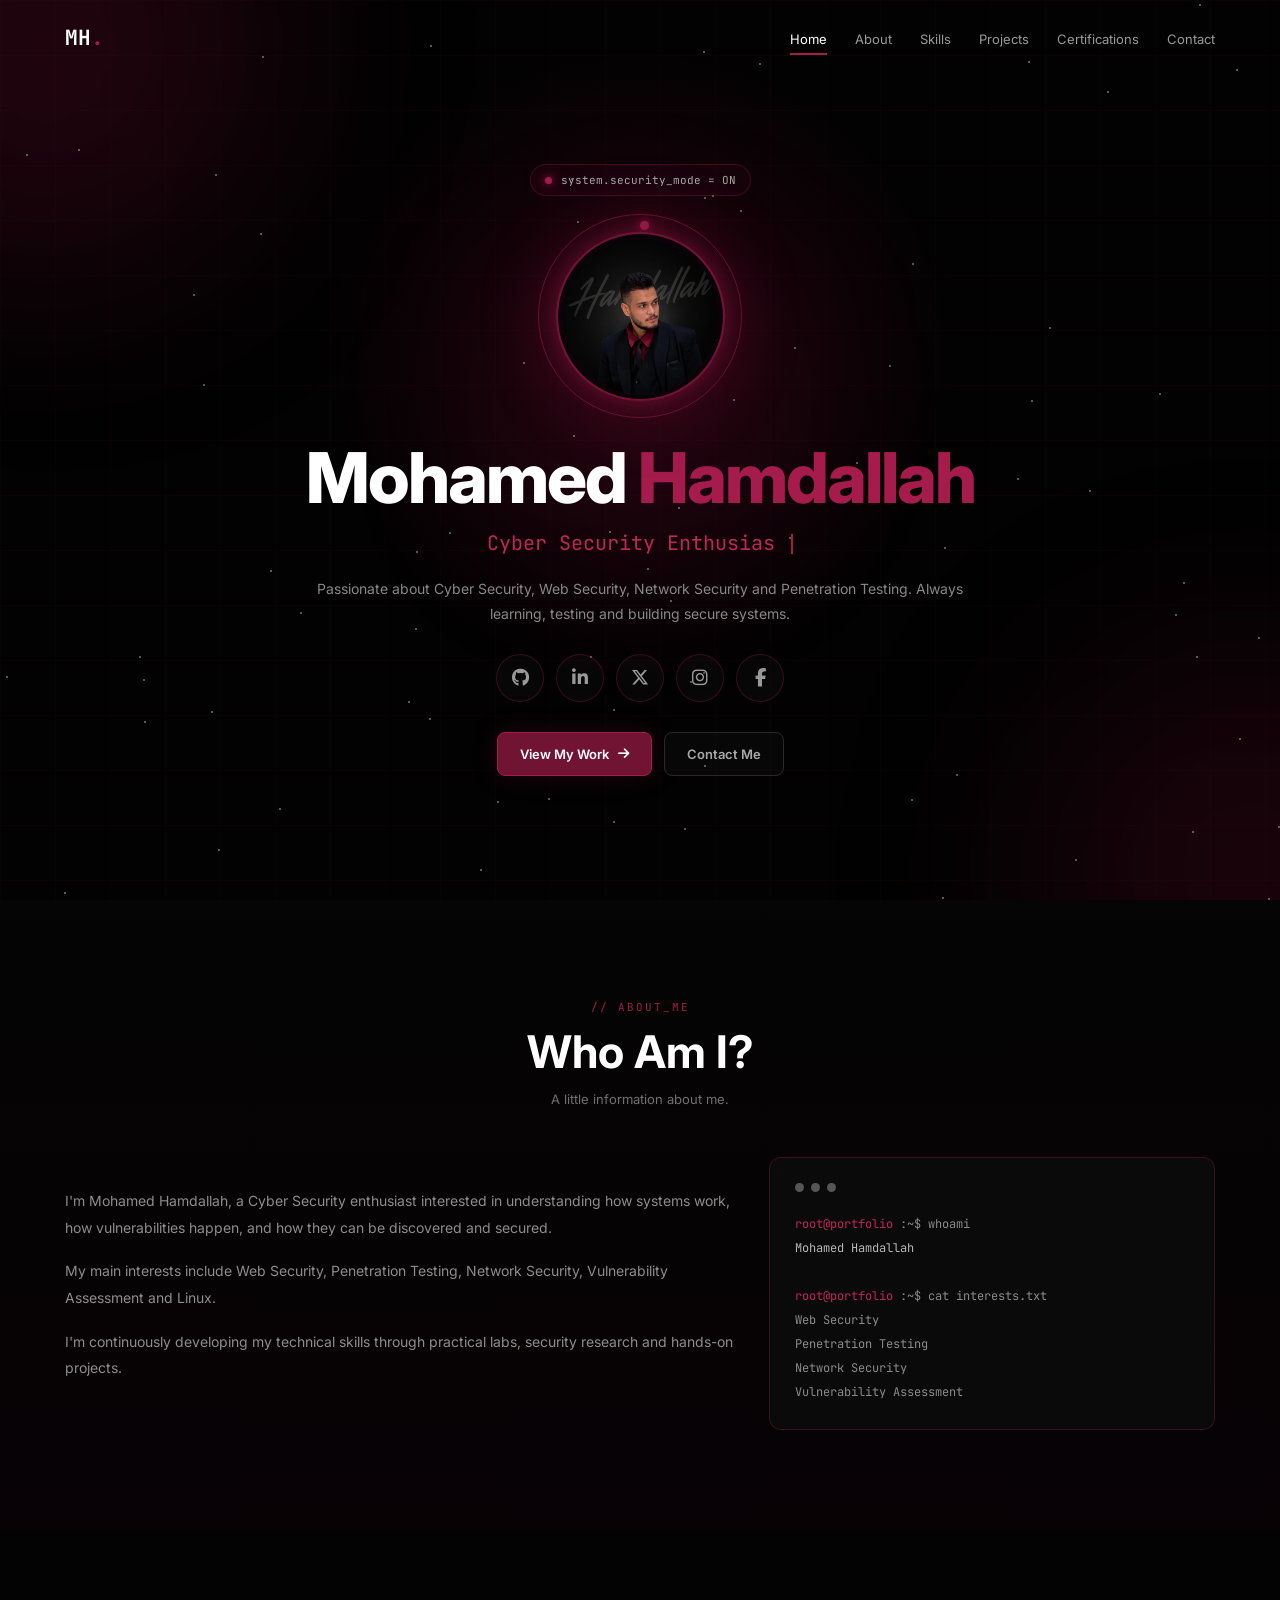
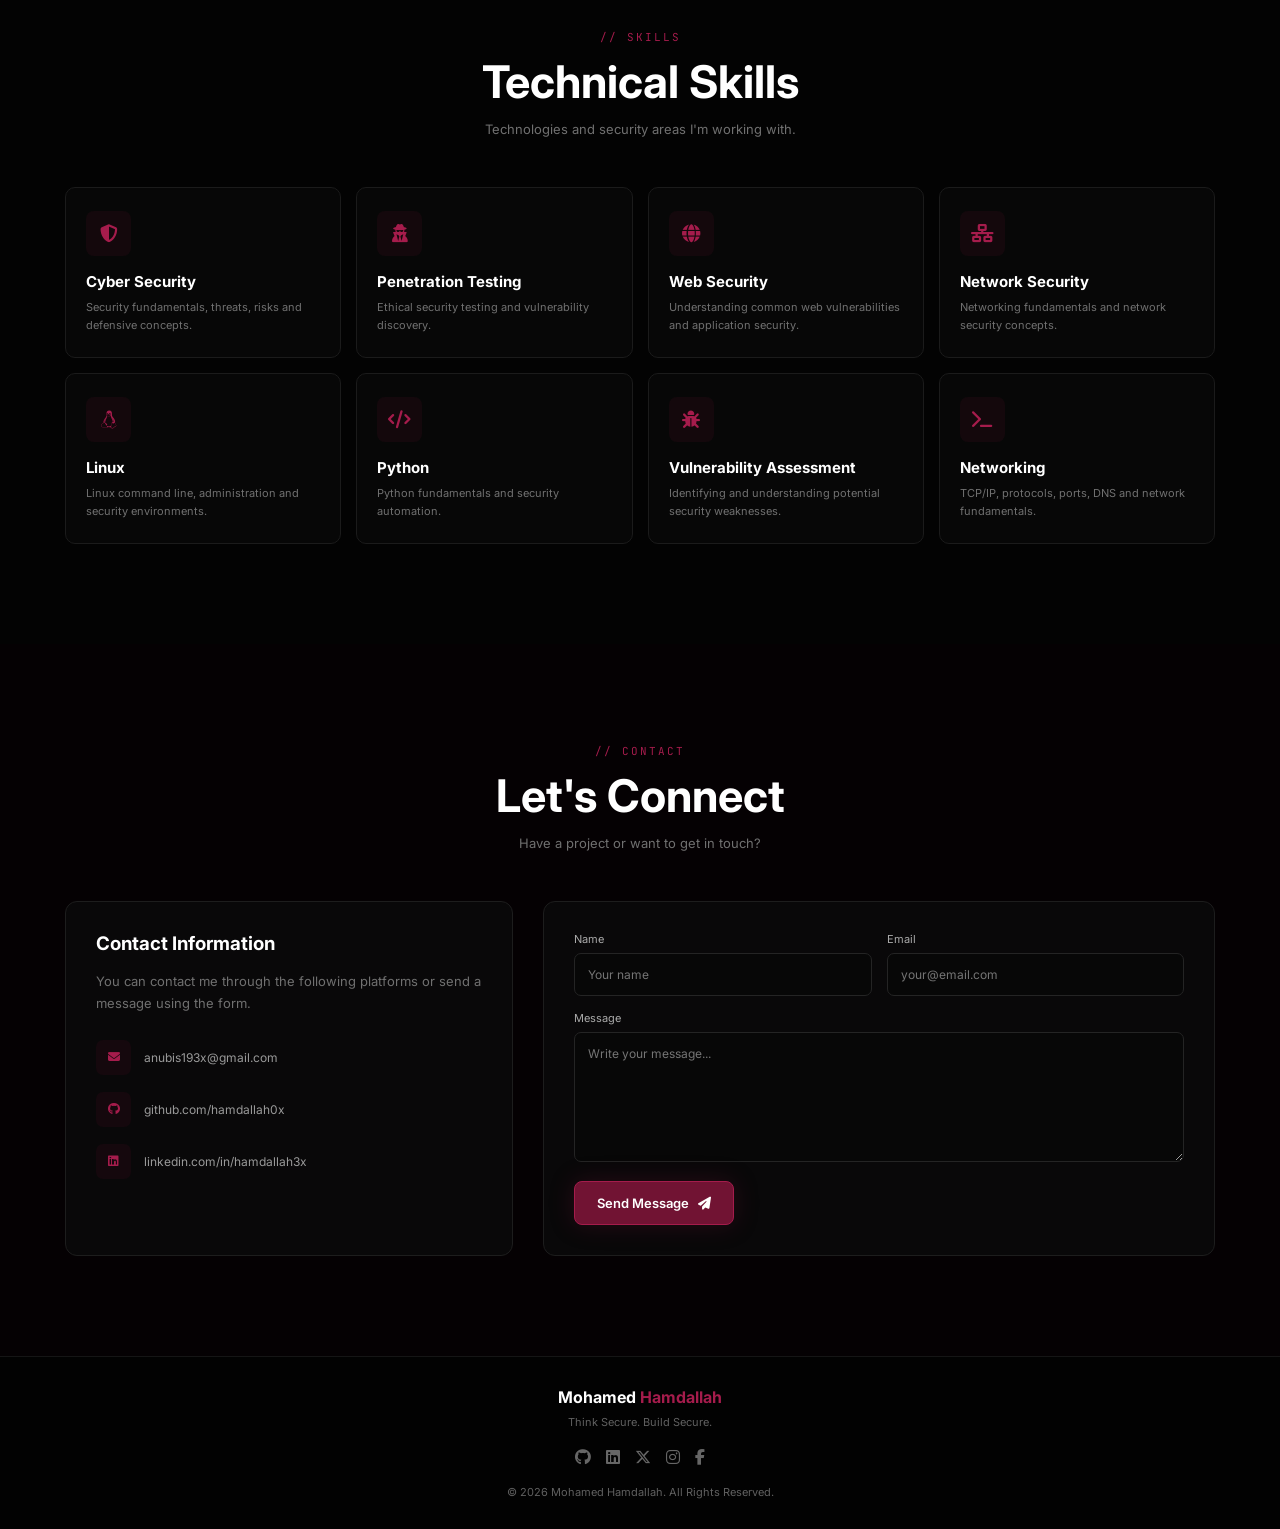
==== commit 839d2c44: "Update GitHub link and username in index.html" ====
--- a/index.html
+++ b/index.html
@@ -226,7 +226,7 @@
                 <!-- GITHUB -->
 
                 <a
-                    href="https://github.com/AnuShell0x"
+                    href="https://github.com/hamdallah0x"
                     target="_blank"
                     rel="noopener noreferrer"
                     class="social"
@@ -731,7 +731,7 @@
                         <i class="fa-brands fa-github"></i>
 
                         <span>
-                            github.com/AnuShell0x
+                            github.com/hamdallah0x
                         </span>
 
                     </div>
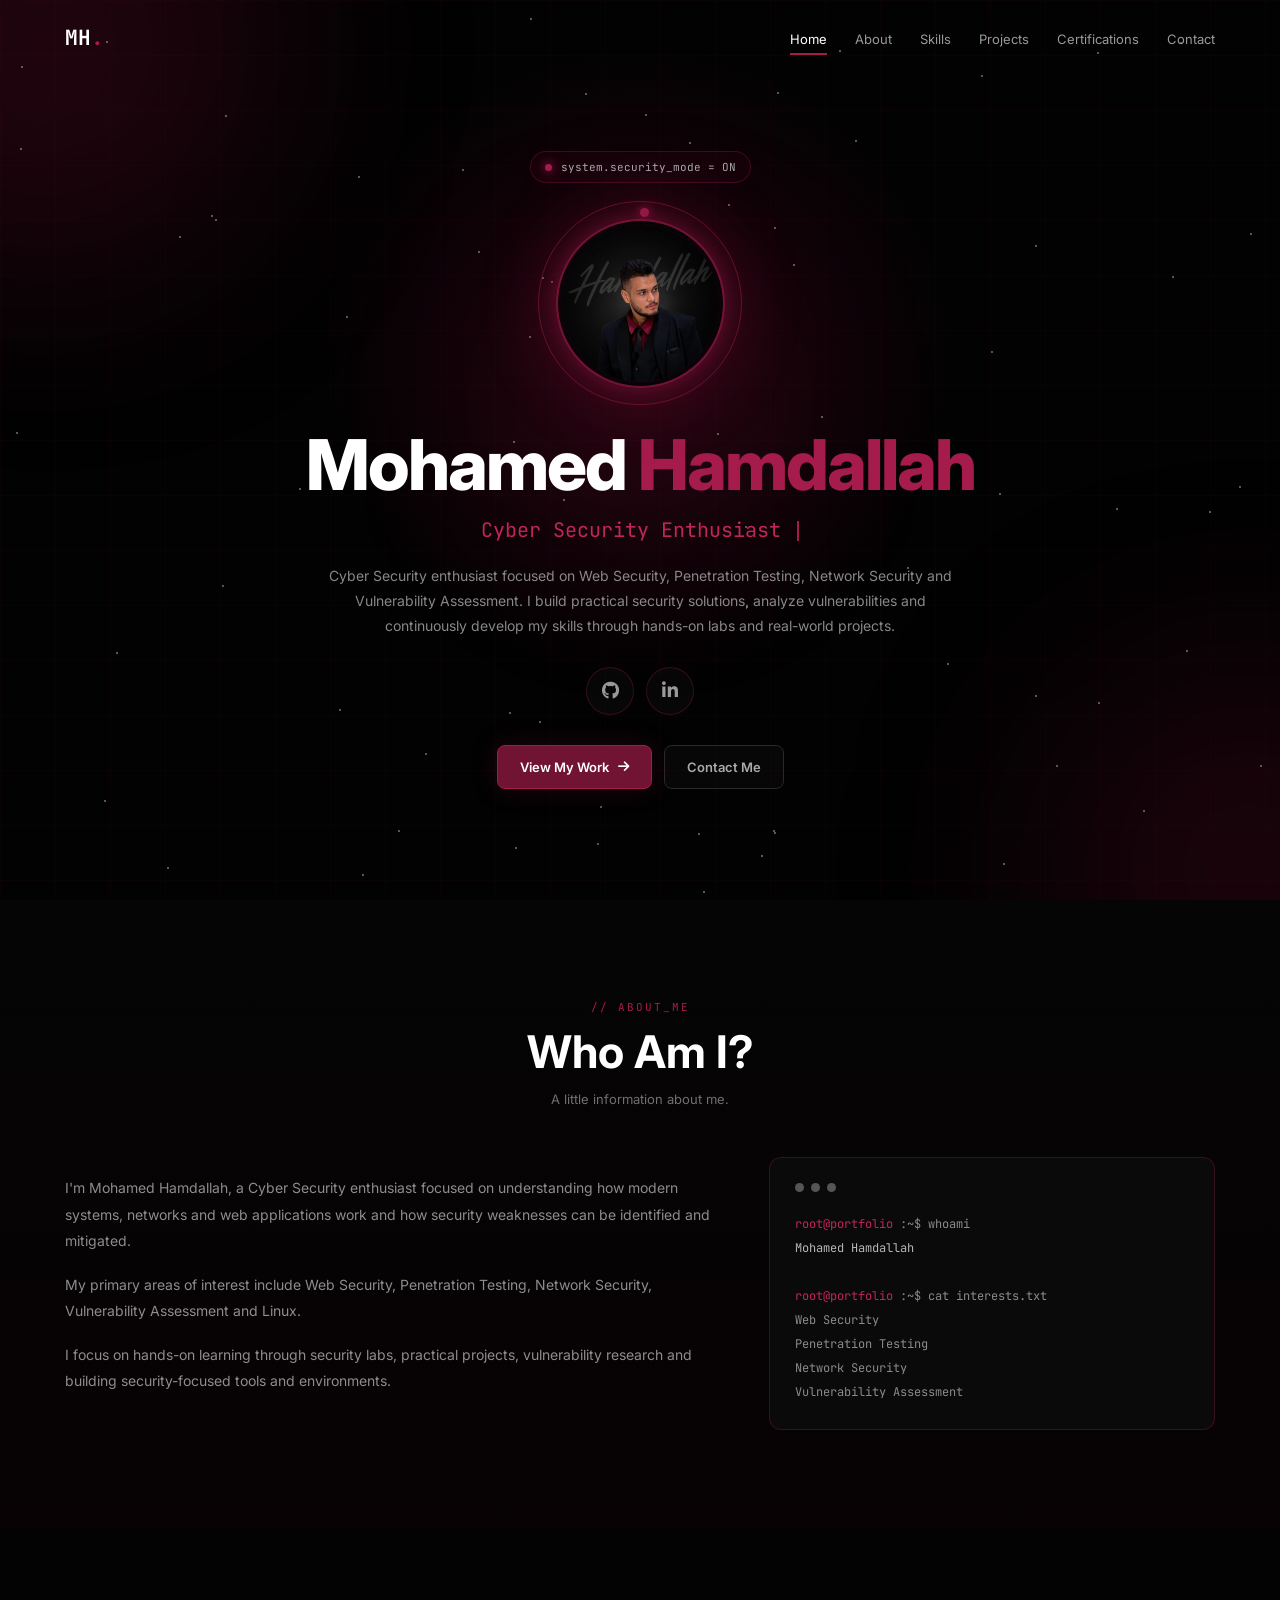
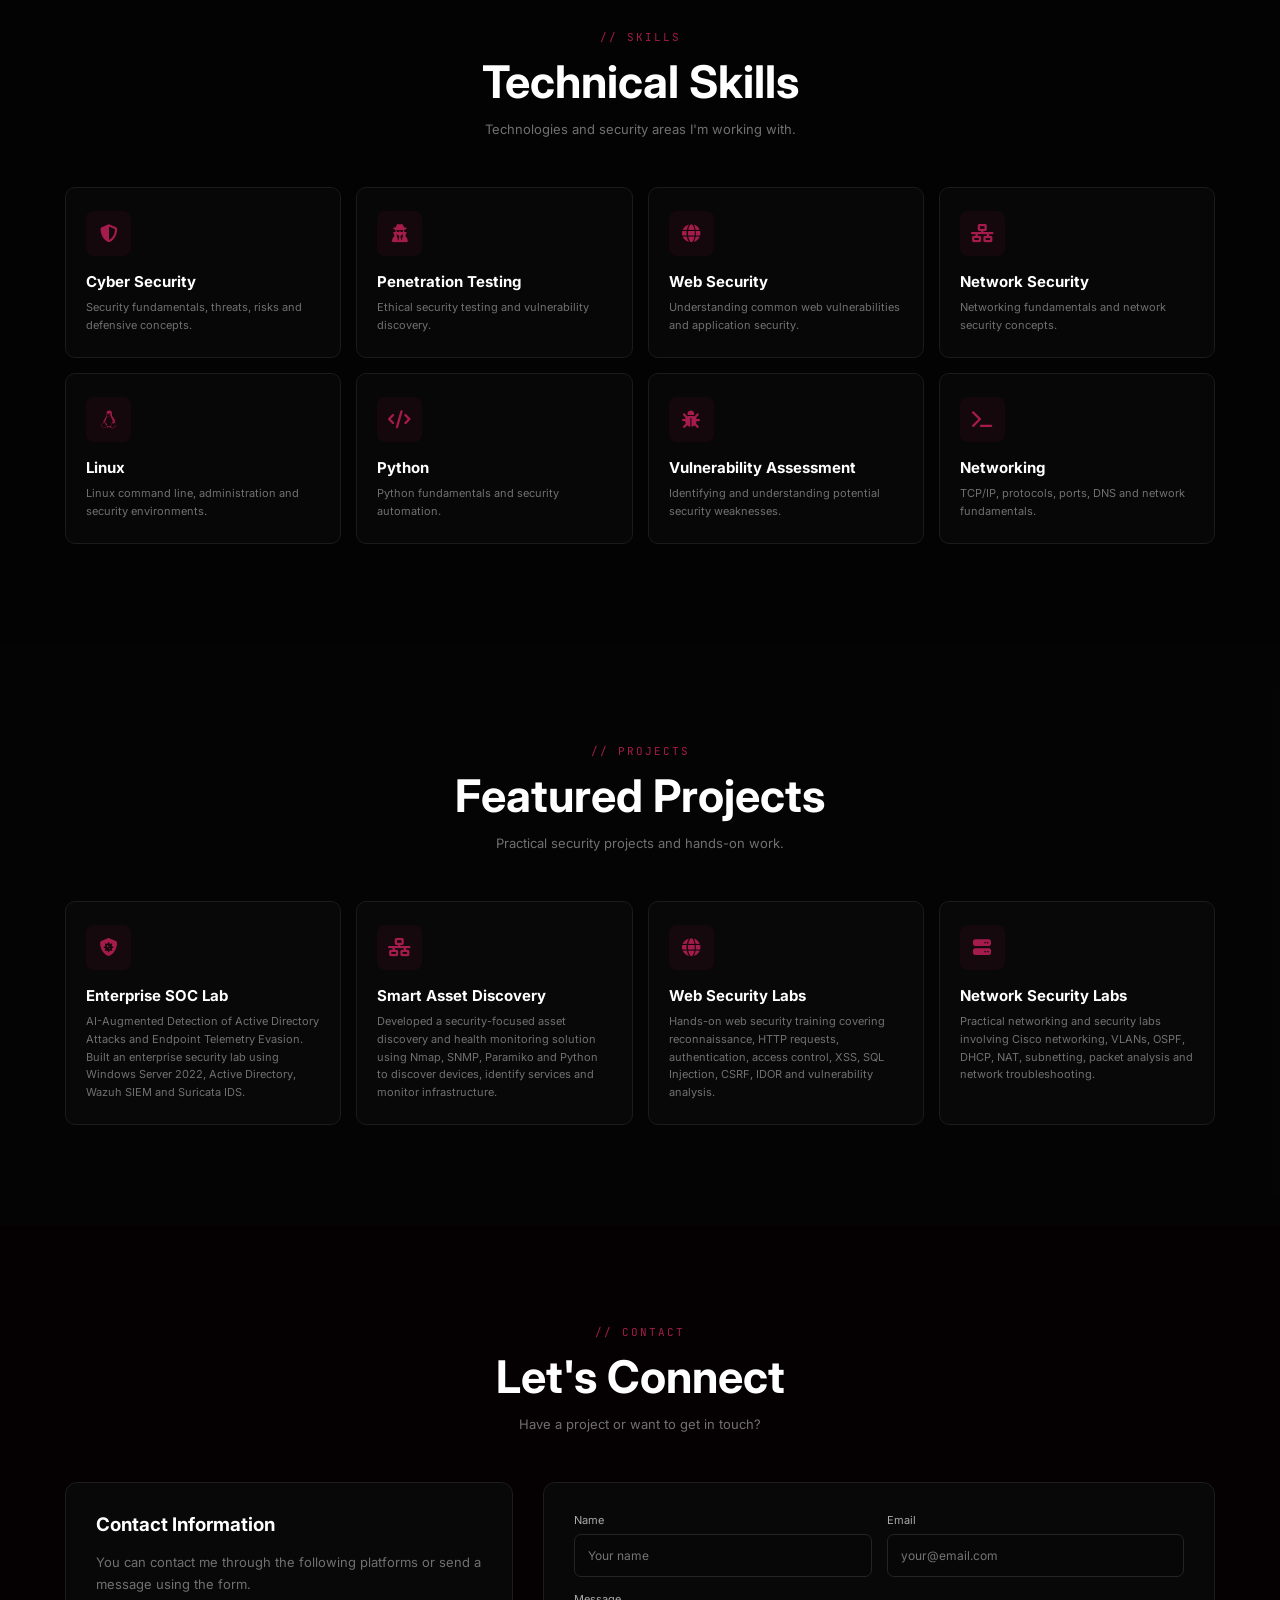
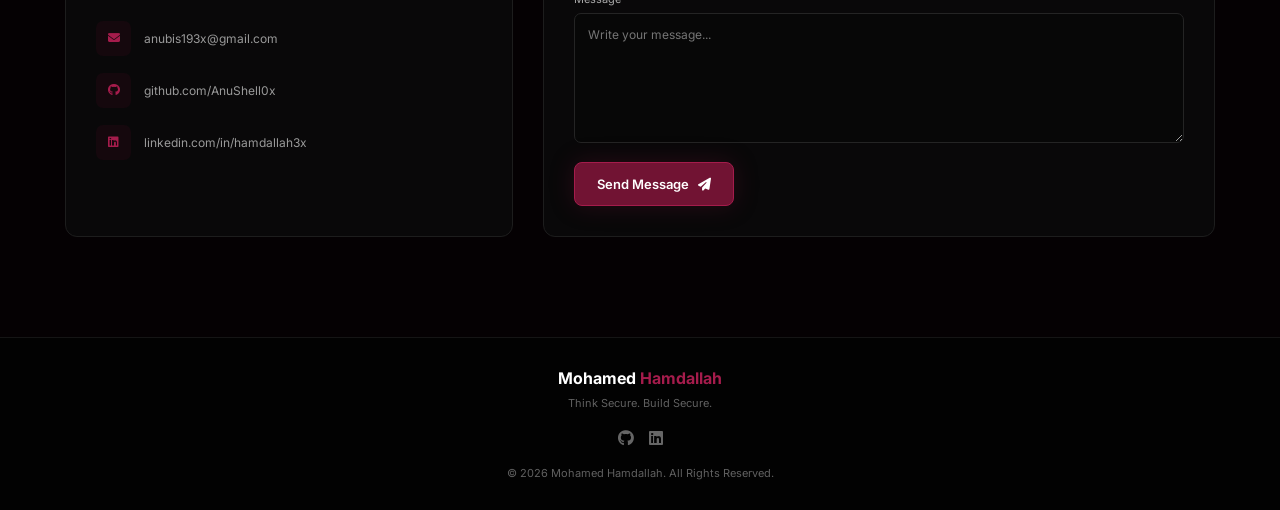
==== commit 72c65e06: "Refactor HTML structure and clean up tags" ====
--- a/index.html
+++ b/index.html
@@ -7,10 +7,7 @@
 
     <meta name="viewport" content="width=device-width, initial-scale=1.0">
 
-    <meta
-        name="description"
-        content="Mohamed Hamdallah - Cyber Security Portfolio"
-    >
+    <meta name="description" content="Mohamed Hamdallah - Cyber Security Portfolio">
 
     <title>Mohamed Hamdallah | Cyber Security</title>
 
@@ -21,32 +18,26 @@
 
     <link rel="preconnect" href="https://fonts.googleapis.com">
 
-    <link
-        rel="preconnect"
-        href="https://fonts.gstatic.com"
-        crossorigin
-    >
+    <link rel="preconnect" href="https://fonts.gstatic.com" crossorigin>
 
     <link
         href="https://fonts.googleapis.com/css2?family=Inter:wght@400;500;600;700;800&family=JetBrains+Mono:wght@400;500;600&display=swap"
-        rel="stylesheet"
-    >
+        rel="stylesheet">
 
 
     <!-- =========================
          FONT AWESOME
     ========================== -->
 
-    <link
-        rel="stylesheet"
-        href="https://cdnjs.cloudflare.com/ajax/libs/font-awesome/6.5.2/css/all.min.css"
-    >
+    <link rel="stylesheet" href="https://cdnjs.cloudflare.com/ajax/libs/font-awesome/6.5.2/css/all.min.css">
 
 
     <!-- =========================
          CSS
     ========================== -->
+
     <link rel="stylesheet" href="style.css">
+
 </head>
 
 
@@ -81,11 +72,7 @@
         <div class="nav-container">
 
 
-            <a
-                href="#home"
-                class="logo"
-                aria-label="Go to Home"
-            >
+            <a href="#home" class="logo" aria-label="Go to Home">
 
                 MH<span>.</span>
 
@@ -133,13 +120,8 @@
             </ul>
 
 
-            <button
-                type="button"
-                class="menu-button"
-                id="menuButton"
-                aria-label="Open navigation menu"
-                aria-expanded="false"
-            >
+            <button type="button" class="menu-button" id="menuButton" aria-label="Open navigation menu"
+                aria-expanded="false">
 
                 <i class="fa-solid fa-bars"></i>
 
@@ -176,14 +158,8 @@
 
                 <div class="profile-glow"></div>
 
-
-
-                <img
-                    src="profile.jpeg"
-                    alt="Mohamed Hamdallah profile photo"
-                    class="profile-image"
-                    onerror="this.src='https://placehold.co/165x165/10040a/ffffff?text=MH'"
-                >
+                <img src="profile.jpeg" alt="Mohamed Hamdallah profile photo" class="profile-image"
+                    onerror="this.src='https://placehold.co/165x165/10040a/ffffff?text=MH'">
 
             </div>
 
@@ -207,17 +183,17 @@
 
             <p class="hero-description">
 
-                Passionate about Cyber Security, Web Security,
-                Network Security and Penetration Testing.
-                Always learning, testing and building secure systems.
+                Cyber Security enthusiast focused on Web Security,
+                Penetration Testing, Network Security and Vulnerability
+                Assessment. I build practical security solutions,
+                analyze vulnerabilities and continuously develop my
+                skills through hands-on labs and real-world projects.
 
             </p>
 
 
             <!-- =================================================
                  SOCIAL LINKS
-
-                 غير YOUR_USERNAME فقط
             ================================================== -->
 
             <div class="socials">
@@ -225,13 +201,8 @@
 
                 <!-- GITHUB -->
 
-                <a
-                    href="https://github.com/hamdallah0x"
-                    target="_blank"
-                    rel="noopener noreferrer"
-                    class="social"
-                    aria-label="GitHub"
-                >
+                <a href="https://github.com/AnuShell0x" target="_blank" rel="noopener noreferrer" class="social"
+                    aria-label="GitHub">
 
                     <i class="fa-brands fa-github"></i>
 
@@ -240,87 +211,32 @@
 
                 <!-- LINKEDIN -->
 
-                <a
-                    href="https://www.linkedin.com/in/hamdallah3x"
-                    target="_blank"
-                    rel="noopener noreferrer"
-                    class="social"
-                    aria-label="LinkedIn"
-                >
+                <a href="https://www.linkedin.com/in/hamdallah3x" target="_blank" rel="noopener noreferrer"
+                    class="social" aria-label="LinkedIn">
 
                     <i class="fa-brands fa-linkedin-in"></i>
 
                 </a>
 
 
-                <!-- X -->
-
-                <a
-                    href="https://x.com/hamdallah0x"
-                    target="_blank"
-                    rel="noopener noreferrer"
-                    class="social"
-                    aria-label="X / Twitter"
-                >
-
-                    <i class="fa-brands fa-x-twitter"></i>
+            </div>
+
+
+            <!-- BUTTONS -->
+
+            <div class="hero-buttons">
+
+
+                <a href="#projects" class="btn btn-primary">
+
+                    View My Work
+
+                    <i class="fa-solid fa-arrow-right"></i>
 
                 </a>
 
 
-                <!-- INSTAGRAM -->
-
-                <a
-                    href="https://www.instagram.com/hamdallah0x"
-                    target="_blank"
-                    rel="noopener noreferrer"
-                    class="social"
-                    aria-label="Instagram"
-                >
-
-                    <i class="fa-brands fa-instagram"></i>
-
-                </a>
-
-
-                <!-- FACEBOOK -->
-
-                <a
-                    href="https://www.facebook.com/hamdallah0x"
-                    target="_blank"
-                    rel="noopener noreferrer"
-                    class="social"
-                    aria-label="Facebook"
-                >
-
-                    <i class="fa-brands fa-facebook-f"></i>
-
-                </a>
-
-            </div>
-
-
-            <!-- BUTTONS -->
-
-            <div class="hero-buttons">
-
-
-                <a
-                    href="#projects"
-                    class="btn btn-primary"
-                >
-
-                    View My Work
-
-                    <i class="fa-solid fa-arrow-right"></i>
-
-                </a>
-
-
-                <a
-                    href="#contact"
-                    class="btn btn-secondary"
-                >
+                <a href="#contact" class="btn btn-secondary">
 
                     Contact Me
 
@@ -338,10 +254,7 @@
          ABOUT
     ===================================================== -->
 
-    <section
-        class="about"
-        id="about"
-    >
+    <section class="about" id="about">
 
         <div class="section-container reveal">
 
@@ -371,28 +284,29 @@
                     <p>
 
                         I'm Mohamed Hamdallah, a Cyber Security
-                        enthusiast interested in understanding
-                        how systems work, how vulnerabilities
-                        happen, and how they can be discovered
-                        and secured.
-
-                    </p>
-
-
-                    <p>
-
-                        My main interests include Web Security,
-                        Penetration Testing, Network Security,
-                        Vulnerability Assessment and Linux.
-
-                    </p>
-
-
-                    <p>
-
-                        I'm continuously developing my technical
-                        skills through practical labs, security
-                        research and hands-on projects.
+                        enthusiast focused on understanding how
+                        modern systems, networks and web applications
+                        work and how security weaknesses can be
+                        identified and mitigated.
+
+                    </p>
+
+
+                    <p>
+
+                        My primary areas of interest include Web
+                        Security, Penetration Testing, Network
+                        Security, Vulnerability Assessment and Linux.
+
+                    </p>
+
+
+                    <p>
+
+                        I focus on hands-on learning through security
+                        labs, practical projects, vulnerability
+                        research and building security-focused tools
+                        and environments.
 
                     </p>
 
@@ -666,14 +580,154 @@
         </div>
 
     </section>
+
+
+    <!-- =====================================================
+         PROJECTS
+    ===================================================== -->
+
+    <section class="projects" id="projects">
+
+        <div class="section-container reveal">
+
+
+            <div class="section-title">
+
+                <span class="small">
+                    // projects
+                </span>
+
+                <h2>
+                    Featured Projects
+                </h2>
+
+                <p>
+                    Practical security projects and hands-on work.
+                </p>
+
+            </div>
+
+
+            <div class="skills-grid">
+
+
+                <!-- PROJECT 1 -->
+
+                <div class="skill-card">
+
+                    <div class="skill-icon">
+
+                        <i class="fa-solid fa-shield-virus"></i>
+
+                    </div>
+
+                    <h3>
+                        Enterprise SOC Lab
+                    </h3>
+
+                    <p>
+
+                        AI-Augmented Detection of Active Directory
+                        Attacks and Endpoint Telemetry Evasion.
+                        Built an enterprise security lab using
+                        Windows Server 2022, Active Directory,
+                        Wazuh SIEM and Suricata IDS.
+
+                    </p>
+
+                </div>
+
+
+                <!-- PROJECT 2 -->
+
+                <div class="skill-card">
+
+                    <div class="skill-icon">
+
+                        <i class="fa-solid fa-network-wired"></i>
+
+                    </div>
+
+                    <h3>
+                        Smart Asset Discovery
+                    </h3>
+
+                    <p>
+
+                        Developed a security-focused asset discovery
+                        and health monitoring solution using Nmap,
+                        SNMP, Paramiko and Python to discover devices,
+                        identify services and monitor infrastructure.
+
+                    </p>
+
+                </div>
+
+
+                <!-- PROJECT 3 -->
+
+                <div class="skill-card">
+
+                    <div class="skill-icon">
+
+                        <i class="fa-solid fa-globe"></i>
+
+                    </div>
+
+                    <h3>
+                        Web Security Labs
+                    </h3>
+
+                    <p>
+
+                        Hands-on web security training covering
+                        reconnaissance, HTTP requests, authentication,
+                        access control, XSS, SQL Injection, CSRF,
+                        IDOR and vulnerability analysis.
+
+                    </p>
+
+                </div>
+
+
+                <!-- PROJECT 4 -->
+
+                <div class="skill-card">
+
+                    <div class="skill-icon">
+
+                        <i class="fa-solid fa-server"></i>
+
+                    </div>
+
+                    <h3>
+                        Network Security Labs
+                    </h3>
+
+                    <p>
+
+                        Practical networking and security labs
+                        involving Cisco networking, VLANs, OSPF,
+                        DHCP, NAT, subnetting, packet analysis and
+                        network troubleshooting.
+
+                    </p>
+
+                </div>
+
+
+            </div>
+
+        </div>
+
+    </section>
+
+
     <!-- =====================================================
          CONTACT
     ===================================================== -->
 
-    <section
-        class="contact"
-        id="contact"
-    >
+    <section class="contact" id="contact">
 
         <div class="section-container reveal">
 
@@ -731,7 +785,7 @@
                         <i class="fa-brands fa-github"></i>
 
                         <span>
-                            github.com/hamdallah0x
+                            github.com/AnuShell0x
                         </span>
 
                     </div>
@@ -752,11 +806,7 @@
 
                 <!-- CONTACT FORM -->
 
-                <form
-                    class="contact-form"
-                    id="contactForm"
-                    novalidate
-                >
+                <form class="contact-form" id="contactForm" novalidate>
 
 
                     <div class="form-row">
@@ -768,12 +818,7 @@
                                 Name
                             </label>
 
-                            <input
-                                type="text"
-                                id="name"
-                                name="name"
-                                placeholder="Your name"
-                            >
+                            <input type="text" id="name" name="name" placeholder="Your name">
 
                         </div>
 
@@ -784,12 +829,7 @@
                                 Email
                             </label>
 
-                            <input
-                                type="email"
-                                id="email"
-                                name="email"
-                                placeholder="your@email.com"
-                            >
+                            <input type="email" id="email" name="email" placeholder="your@email.com">
 
                         </div>
 
@@ -803,19 +843,12 @@
                             Message
                         </label>
 
-                        <textarea
-                            id="message"
-                            name="message"
-                            placeholder="Write your message..."
-                        ></textarea>
-
-                    </div>
-
-
-                    <button
-                        type="submit"
-                        class="btn btn-primary"
-                    >
+                        <textarea id="message" name="message" placeholder="Write your message..."></textarea>
+
+                    </div>
+
+
+                    <button type="submit" class="btn btn-primary">
 
                         Send Message
 
@@ -824,11 +857,7 @@
                     </button>
 
 
-                    <div
-                        class="form-message"
-                        id="formMessage"
-                        role="alert"
-                    ></div>
+                    <div class="form-message" id="formMessage" role="alert"></div>
 
 
                 </form>
@@ -866,62 +895,17 @@
         <div class="footer-socials">
 
 
-            <a
-                href="https://github.com/YOUR_USERNAME"
-                target="_blank"
-                rel="noopener noreferrer"
-                aria-label="GitHub"
-            >
+            <a href="https://github.com/AnuShell0x" target="_blank" rel="noopener noreferrer" aria-label="GitHub">
 
                 <i class="fa-brands fa-github"></i>
 
             </a>
 
 
-            <a
-                href="https://www.linkedin.com/in/YOUR_USERNAME/"
-                target="_blank"
-                rel="noopener noreferrer"
-                aria-label="LinkedIn"
-            >
+            <a href="https://www.linkedin.com/in/hamdallah3x" target="_blank" rel="noopener noreferrer"
+                aria-label="LinkedIn">
 
                 <i class="fa-brands fa-linkedin"></i>
-
-            </a>
-
-
-            <a
-                href="https://x.com/YOUR_USERNAME"
-                target="_blank"
-                rel="noopener noreferrer"
-                aria-label="X / Twitter"
-            >
-
-                <i class="fa-brands fa-x-twitter"></i>
-
-            </a>
-
-
-            <a
-                href="https://www.instagram.com/YOUR_USERNAME/"
-                target="_blank"
-                rel="noopener noreferrer"
-                aria-label="Instagram"
-            >
-
-                <i class="fa-brands fa-instagram"></i>
-
-            </a>
-
-
-            <a
-                href="https://www.facebook.com/YOUR_USERNAME"
-                target="_blank"
-                rel="noopener noreferrer"
-                aria-label="Facebook"
-            >
-
-                <i class="fa-brands fa-facebook-f"></i>
 
             </a>
 
@@ -941,12 +925,7 @@
          BACK TO TOP
     ===================================================== -->
 
-    <button
-        type="button"
-        class="top-button"
-        id="topButton"
-        aria-label="Back to top"
-    >
+    <button type="button" class="top-button" id="topButton" aria-label="Back to top">
 
         <i class="fa-solid fa-arrow-up"></i>
 
@@ -956,7 +935,9 @@
     <!-- =====================================================
          JAVASCRIPT
     ===================================================== -->
+
     <script src="script.js"></script>
+
 </body>
 
 </html>
--- a/style.css
+++ b/style.css
@@ -118,9 +118,11 @@
 
     inset: 0;
 
-    z-index: -100;
+    z-index: 0;
 
     overflow: hidden;
+
+    pointer-events: none;
 
     background:
 
@@ -133,6 +135,16 @@
 }
 
 
+.navbar,
+.hero,
+section,
+footer,
+.top-button {
+    position: relative;
+    z-index: 1;
+}
+
+
 .grid {
 
     position: absolute;
@@ -2045,4 +2057,4 @@
 
     }
 
-}+}
